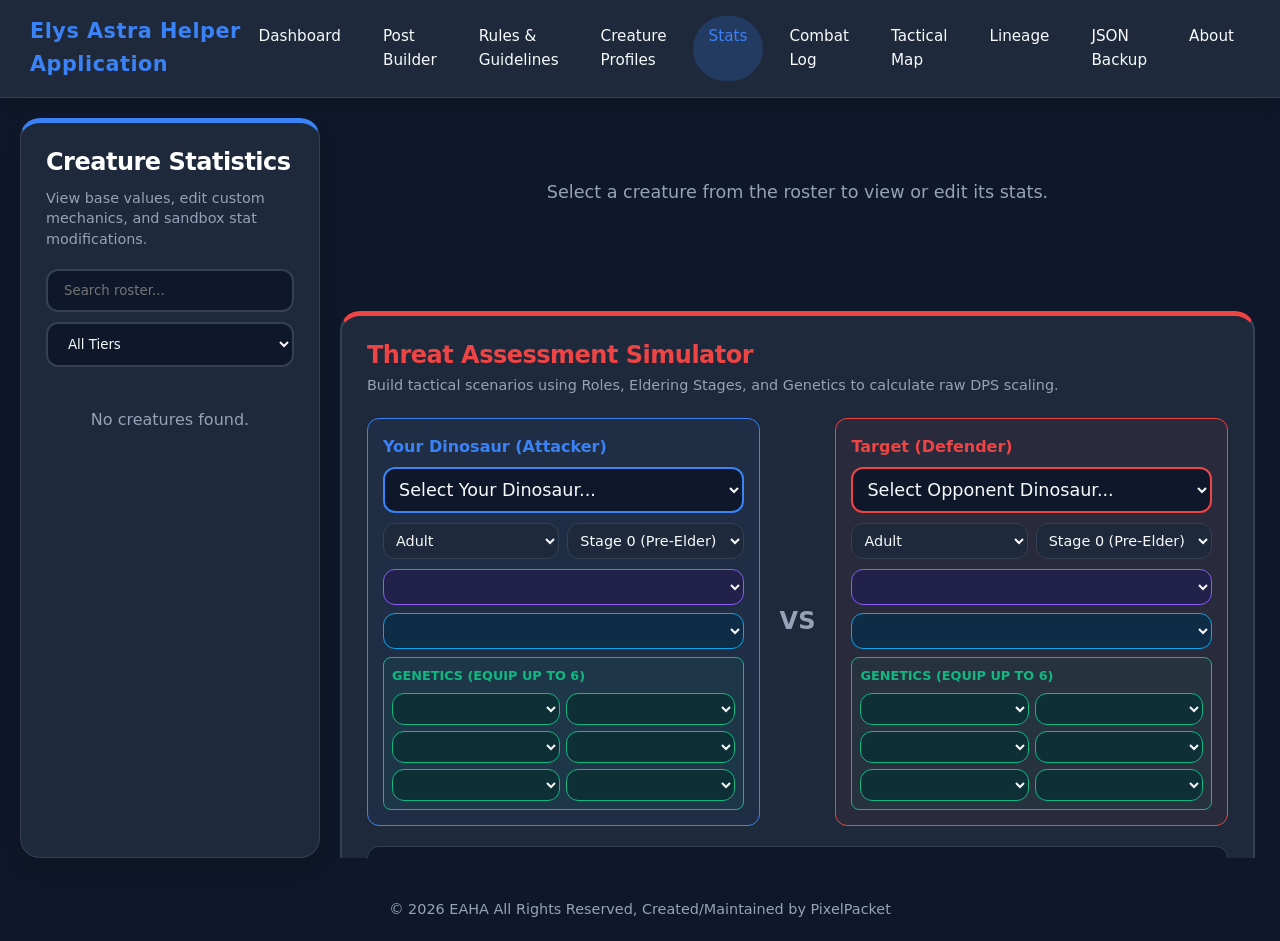
==== about.html @ 6caceb33 "Update about.html" ====
<!DOCTYPE html>
<html lang="en">
<head>
  <meta charset="UTF-8">
  <title>EAHA | Statistics & Threat Assessment</title>
  <meta name="viewport" content="width=device-width, initial-scale=1">
  <link rel="icon" type="image/svg+xml" href="favicon.svg">
  <link rel="stylesheet" href="style.css">
</head>
<body>
<header class="top-nav">
    <div class="nav-header" style="display: flex; justify-content: space-between; align-items: center; width: 100%;">
      <div class="brand">Elys Astra Helper Application</div>
      <button class="mobile-menu-btn" onclick="document.querySelector('.nav-links').classList.toggle('active')">☰</button>
    </div>
    <nav class="nav-links">
      <a class="nav-btn" href="index.html">Dashboard</a>
      <a class="nav-btn" href="apps.html">Post Builder</a>
      <a class="nav-btn" href="work.html">Rules &amp; Guidelines</a>
      <a class="nav-btn" href="docs.html">Creature Profiles</a>
      <a class="nav-btn active" href="about.html">Stats</a>
      <a class="nav-btn" href="combat.html">Combat Log</a>
      <a class="nav-btn" href="map.html">Tactical Map</a>
      <a class="nav-btn" href="lineage.html">Lineage</a>
      <a class="nav-btn" href="settings.html">JSON Backup</a>
      <a class="nav-btn" href="guide.html">About</a>
    </nav>
  </header>

  <main class="page builder-workspace">
    
    <aside class="preset-sidebar card" style="border-top: 5px solid var(--primary);">
      <h2 style="font-size: 1.5em;">Creature Statistics</h2>
      <p class="muted" style="margin-bottom: 20px; font-size: 0.9em; line-height: 1.4;">View base values, edit custom mechanics, and sandbox stat modifications.</p>
      
      <div style="display: flex; flex-direction: column; gap: 10px; margin-bottom: 20px;">
        <input type="text" id="statSearch" placeholder="Search roster...">
        <select id="statTierFilter" class="full-width" style="cursor: pointer;">
          <option value="all">All Tiers</option>
        </select>
      </div>
      
      <div class="preset-list" id="statCreatureList" style="display: flex; flex-direction: column; gap: 8px;">
        </div>
    </aside>

    <section class="editor-pane scrollable" style="flex: 2;">
      
      <div id="statPlaceholder" style="text-align: center; padding: 60px 20px; color: var(--muted); font-size: 1.1em; font-weight: 500;">
        Select a creature from the roster to view or edit its stats.
      </div>

      <div id="statContent" class="is-hidden">
        
        <div style="display: flex; gap: 20px; align-items: center; margin-bottom: 20px; padding-bottom: 20px; border-bottom: 2px solid var(--border);">
          <img id="statCreatureImage" src="" alt="Profile" style="width: 80px; height: 80px; border-radius: 12px; object-fit: cover; border: 2px solid var(--primary); display: none;">
          <div style="flex: 1;">
            <div style="display: flex; justify-content: space-between; align-items: flex-start;">
              <h2 id="statCreatureName" style="margin: 0 0 10px 0; font-size: 2em; color: var(--text);">Name</h2>
              <div class="mode-toggle">
                <button class="btn active" data-mode="view">View Stats</button>
                <button class="btn-ghost" data-mode="edit">Edit Variables</button>
              </div>
            </div>
            <div style="display: flex; gap: 10px;">
              <span id="statCreatureTier" style="background: var(--bg-alt); padding: 5px 12px; border-radius: 50px; font-size: 0.85em; font-weight: 600;">Tier</span>
              <span id="statCreatureGroup" style="background: var(--bg-alt); padding: 5px 12px; border-radius: 50px; font-size: 0.85em; font-weight: 600;">Group</span>
            </div>
          </div>
        </div>

        <div id="statView">
          <h3 style="color: var(--primary); margin-bottom: 15px;">Base Mechanics</h3>
          <div id="baseStatsGrid" style="display: grid; grid-template-columns: repeat(auto-fill, minmax(150px, 1fr)); gap: 15px; margin-bottom: 30px;">
            </div>

          <div id="customStatsWrapper" class="is-hidden">
            <h3 style="color: var(--primary); margin-bottom: 15px;">Custom Server Variables</h3>
            <div id="customStatsGrid" style="display: grid; grid-template-columns: repeat(auto-fill, minmax(180px, 1fr)); gap: 15px; margin-bottom: 30px;">
              </div>
          </div>
        </div>

        <div id="statEdit" class="is-hidden">
          <h3 style="color: var(--primary); margin-bottom: 15px;">Edit Base Mechanics (5-Stage Arrays)</h3>
          <p class="muted" style="margin-bottom: 15px; font-size: 0.85em;">Separate growth stages with commas (e.g., 100, 200, 300, 400, 500).</p>
          <div class="form-grid" style="grid-template-columns: 1fr 1fr 1fr; margin-bottom: 30px;">
            <label class="field"><span>Health</span><input type="text" id="editStatHealth"></label>
            <label class="field"><span>Combat Weight</span><input type="text" id="editStatWeight"></label>
            <label class="field"><span>Armor</span><input type="text" id="editStatArmor"></label>
            <label class="field"><span>Carry Capacity</span><input type="text" id="editStatCarry"></label>
            <label class="field"><span>Stamina</span><input type="text" id="editStatStamina"></label>
            <label class="field"><span>Speed</span><input type="text" id="editStatSpeed"></label>
          </div>

          <div style="display: flex; justify-content: space-between; align-items: center; border-bottom: 1px solid var(--border); padding-bottom: 10px; margin-bottom: 15px;">
            <h3 style="color: var(--primary); margin: 0;">Edit Custom Variables</h3>
            <button class="btn btn-sm" id="addEditCustomStatBtn">+ Add Custom Stat</button>
          </div>
          <div id="editCustomStatsContainer" style="margin-bottom: 25px;">
             </div>

          <button class="btn full-width" id="saveStatsBtn" style="padding: 15px; font-size: 1.1em;">Save Stat Changes</button>
        </div>

        <div class="card" style="margin-top: 30px; border-top: 5px solid var(--info); box-shadow: none; border-left: 1px solid var(--border); border-right: 1px solid var(--border); border-bottom: 1px solid var(--border);">
          <h3 style="color: var(--info); margin-bottom: 10px;">Sandbox Stat Calculator</h3>
          <p class="muted" style="margin-bottom: 20px; font-size: 0.9em;">Safely test percentage buffs or debuffs across all 5 growth stages without permanently altering the database.</p>
          
          <div style="display: flex; gap: 15px; align-items: center; flex-wrap: wrap; margin-bottom: 20px;">
            <select id="calcTargetStat" style="flex: 1; min-width: 150px; cursor: pointer; font-weight: bold;">
              <option value="health">Health</option>
              <option value="combatWeight">Combat Weight</option>
              <option value="armor">Armor</option>
              <option value="stamina">Stamina</option>
              <option value="speed">Speed</option>
            </select>
            
            <div style="display: flex; align-items: center; gap: 10px;">
              <span style="font-size: 1.2em; font-weight: bold;">±</span>
              <input type="number" id="calcModifier" placeholder="%" style="width: 100px; text-align: center; font-weight: bold;">
              <span style="font-weight: bold; color: var(--muted);">%</span>
            </div>
            
            <button class="btn" id="applyCalcBtn" style="background: var(--info); border-color: var(--info);">Calculate</button>
            <button class="btn btn-ghost" id="resetCalcBtn">Reset</button>
          </div>

          <div style="background: var(--bg-alt); padding: 20px; border-radius: 12px; border: 1px solid var(--border); display: flex; justify-content: space-between; align-items: center;">
            <div style="display: flex; flex-direction: column;">
              <strong style="color: var(--muted); font-size: 0.85em; text-transform: uppercase;">Modified Matrix Result</strong>
              <span id="calcFormulaDisplay" class="muted" style="font-size: 0.9em; margin-top: 4px;">Select a stat and apply a percentage modifier.</span>
            </div>
            <div id="calcResultDisplay" style="font-size: 2em; font-weight: 900; color: var(--text);">---</div>
          </div>
        </div>

      </div>

      <div class="card" style="border-top: 5px solid var(--danger); box-shadow: none; border-left: 2px solid var(--border); border-right: 2px solid var(--border); border-bottom: 2px solid var(--border); margin-top: 25px;">
        <h2 style="color: var(--danger); margin-bottom: 5px;">Threat Assessment Simulator</h2>
        <p class="muted" style="margin-bottom: 20px; font-size: 0.9em;">Build tactical scenarios using Roles, Eldering Stages, and Genetics to calculate raw DPS scaling.</p>
        
        <div style="display: flex; gap: 20px; margin-bottom: 20px; flex-wrap: wrap;">
          
          <div style="flex: 1; min-width: 250px; background: color-mix(in srgb, var(--primary) 5%, transparent); padding: 15px; border-radius: 12px; border: 1px solid var(--primary);">
            <label style="display: block; font-weight: bold; margin-bottom: 8px; color: var(--primary);">Your Dinosaur (Attacker)</label>
            <select id="fighterASelect" class="full-width" style="font-size: 1.1em; cursor: pointer; padding: 10px; border: 2px solid var(--primary); margin-bottom: 10px;"></select>
            
            <div style="display: grid; grid-template-columns: 1fr 1fr; gap: 8px; margin-bottom: 10px;">
              <select id="fighterAStage" style="font-size: 0.9em; cursor: pointer; padding: 8px; border: 1px solid var(--border); background: var(--bg-alt);">
                <option value="4" selected>Adult</option>
                <option value="3">Sub-Adult</option>
                <option value="2">Adolescent</option>
                <option value="1">Baby</option>
                <option value="0">Hatchling</option>
              </select>
              <select id="fighterAElder" style="font-size: 0.9em; cursor: pointer; padding: 8px; border: 1px solid var(--border); background: var(--bg-alt);">
                <option value="0" selected>Stage 0 (Pre-Elder)</option>
                <option value="1">Stage 1 (Young Elder)</option>
                <option value="2">Stage 2 (Inexp. Elder)</option>
                <option value="3">Stage 3 (Exp. Elder)</option>
                <option value="4">Stage 4 (Withering)</option>
              </select>
            </div>

            <div style="display: flex; flex-direction: column; gap: 8px;">
              <select id="fighterARole" style="font-size: 0.9em; cursor: pointer; padding: 8px; background: color-mix(in srgb, var(--accent) 15%, var(--bg)); border: 1px solid var(--accent); color: var(--text);"></select>
              <select id="fighterAMutation" style="font-size: 0.9em; cursor: pointer; padding: 8px; background: color-mix(in srgb, var(--info) 15%, var(--bg)); border: 1px solid var(--info); color: var(--text);"></select>
              
              <div style="border: 1px solid var(--success); border-radius: 8px; padding: 8px; background: color-mix(in srgb, var(--success) 5%, transparent);">
                <label style="display: block; font-size: 0.8em; color: var(--success); margin-bottom: 6px; font-weight: bold; text-transform: uppercase;">Genetics (Equip up to 6)</label>
                <div style="display: grid; grid-template-columns: 1fr 1fr; gap: 6px;">
                  <select class="fighterAGeneticSelect" style="font-size: 0.85em; cursor: pointer; padding: 6px; background: color-mix(in srgb, var(--success) 15%, var(--bg)); border: 1px solid var(--success); color: var(--text);"></select>
                  <select class="fighterAGeneticSelect" style="font-size: 0.85em; cursor: pointer; padding: 6px; background: color-mix(in srgb, var(--success) 15%, var(--bg)); border: 1px solid var(--success); color: var(--text);"></select>
                  <select class="fighterAGeneticSelect" style="font-size: 0.85em; cursor: pointer; padding: 6px; background: color-mix(in srgb, var(--success) 15%, var(--bg)); border: 1px solid var(--success); color: var(--text);"></select>
                  <select class="fighterAGeneticSelect" style="font-size: 0.85em; cursor: pointer; padding: 6px; background: color-mix(in srgb, var(--success) 15%, var(--bg)); border: 1px solid var(--success); color: var(--text);"></select>
                  <select class="fighterAGeneticSelect" style="font-size: 0.85em; cursor: pointer; padding: 6px; background: color-mix(in srgb, var(--success) 15%, var(--bg)); border: 1px solid var(--success); color: var(--text);"></select>
                  <select class="fighterAGeneticSelect" style="font-size: 0.85em; cursor: pointer; padding: 6px; background: color-mix(in srgb, var(--success) 15%, var(--bg)); border: 1px solid var(--success); color: var(--text);"></select>
                </div>
              </div>
            </div>
          </div>
          
          <div style="display: flex; align-items: center; justify-content: center; font-size: 1.5em; font-weight: 800; color: var(--muted); padding: 20px 0;">
            VS
          </div>

          <div style="flex: 1; min-width: 250px; background: color-mix(in srgb, var(--danger) 5%, transparent); padding: 15px; border-radius: 12px; border: 1px solid var(--danger);">
            <label style="display: block; font-weight: bold; margin-bottom: 8px; color: var(--danger);">Target (Defender)</label>
            <select id="fighterBSelect" class="full-width" style="font-size: 1.1em; cursor: pointer; padding: 10px; border: 2px solid var(--danger); margin-bottom: 10px;"></select>
            
            <div style="display: grid; grid-template-columns: 1fr 1fr; gap: 8px; margin-bottom: 10px;">
              <select id="fighterBStage" style="font-size: 0.9em; cursor: pointer; padding: 8px; border: 1px solid var(--border); background: var(--bg-alt);">
                <option value="4" selected>Adult</option>
                <option value="3">Sub-Adult</option>
                <option value="2">Adolescent</option>
                <option value="1">Baby</option>
                <option value="0">Hatchling</option>
              </select>
              <select id="fighterBElder" style="font-size: 0.9em; cursor: pointer; padding: 8px; border: 1px solid var(--border); background: var(--bg-alt);">
                <option value="0" selected>Stage 0 (Pre-Elder)</option>
                <option value="1">Stage 1 (Young Elder)</option>
                <option value="2">Stage 2 (Inexp. Elder)</option>
                <option value="3">Stage 3 (Exp. Elder)</option>
                <option value="4">Stage 4 (Withering)</option>
              </select>
            </div>

            <div style="display: flex; flex-direction: column; gap: 8px;">
              <select id="fighterBRole" style="font-size: 0.9em; cursor: pointer; padding: 8px; background: color-mix(in srgb, var(--accent) 15%, var(--bg)); border: 1px solid var(--accent); color: var(--text);"></select>
              <select id="fighterBMutation" style="font-size: 0.9em; cursor: pointer; padding: 8px; background: color-mix(in srgb, var(--info) 15%, var(--bg)); border: 1px solid var(--info); color: var(--text);"></select>
              
              <div style="border: 1px solid var(--success); border-radius: 8px; padding: 8px; background: color-mix(in srgb, var(--success) 5%, transparent);">
                <label style="display: block; font-size: 0.8em; color: var(--success); margin-bottom: 6px; font-weight: bold; text-transform: uppercase;">Genetics (Equip up to 6)</label>
                <div style="display: grid; grid-template-columns: 1fr 1fr; gap: 6px;">
                  <select class="fighterBGeneticSelect" style="font-size: 0.85em; cursor: pointer; padding: 6px; background: color-mix(in srgb, var(--success) 15%, var(--bg)); border: 1px solid var(--success); color: var(--text);"></select>
                  <select class="fighterBGeneticSelect" style="font-size: 0.85em; cursor: pointer; padding: 6px; background: color-mix(in srgb, var(--success) 15%, var(--bg)); border: 1px solid var(--success); color: var(--text);"></select>
                  <select class="fighterBGeneticSelect" style="font-size: 0.85em; cursor: pointer; padding: 6px; background: color-mix(in srgb, var(--success) 15%, var(--bg)); border: 1px solid var(--success); color: var(--text);"></select>
                  <select class="fighterBGeneticSelect" style="font-size: 0.85em; cursor: pointer; padding: 6px; background: color-mix(in srgb, var(--success) 15%, var(--bg)); border: 1px solid var(--success); color: var(--text);"></select>
                  <select class="fighterBGeneticSelect" style="font-size: 0.85em; cursor: pointer; padding: 6px; background: color-mix(in srgb, var(--success) 15%, var(--bg)); border: 1px solid var(--success); color: var(--text);"></select>
                  <select class="fighterBGeneticSelect" style="font-size: 0.85em; cursor: pointer; padding: 6px; background: color-mix(in srgb, var(--success) 15%, var(--bg)); border: 1px solid var(--success); color: var(--text);"></select>
                </div>
              </div>
            </div>
          </div>
        </div>

        <div id="advantageBanner" style="background: var(--bg); padding: 15px 20px; border-radius: 12px; border: 1px solid var(--border); margin-bottom: 20px; font-size: 1.1em; text-align: center;">
          <span class="muted">Awaiting combatants...</span>
        </div>

        <div style="display: grid; grid-template-columns: repeat(auto-fit, minmax(250px, 1fr)); gap: 20px; margin-bottom: 20px;">
          <div id="simOutputA" class="stat-card" style="background: color-mix(in srgb, var(--primary) 10%, var(--bg)); border: 1px solid var(--primary); text-align: left;">
            </div>
          
          <div id="simOutputB" class="stat-card" style="background: color-mix(in srgb, var(--danger) 10%, var(--bg)); border: 1px solid var(--danger); text-align: left;">
             </div>
        </div>

        <div style="display: flex; flex-direction: column; gap: 10px; background: var(--bg-alt); padding: 15px; border-radius: 12px; border: 1px solid var(--border); font-size: 0.95em; font-weight: 600;">
          <div id="speedComparison"></div>
          <div id="staminaComparison"></div>
        </div>

      </div>

    </section>
  </main>

  <footer style="text-align: center; padding: 20px; color: var(--muted); font-size: 0.9em;">© 2026 EAHA All Rights Reserved, Created/Maintained by PixelPacket</footer>
  <div id="toast" class="toast" role="status" aria-live="polite"></div>
  
  <script src="data-store.js"></script>
  <script src="stats.js"></script>
</body>
  <script type="module">
    import { auth } from './data-store.js';
    import { onAuthStateChanged } from "https://www.gstatic.com/firebasejs/10.8.0/firebase-auth.js";
    
    // The Security Guard
    onAuthStateChanged(auth, (user) => {
      if (!user) {
        window.location.replace("login.html");
      }
    });
  </script>
</html>
---- style.css ----
/* style.css */

:root {
  /* Modern Slate & Vibrant Blue Palette */
  --bg: #0f172a;           
  --bg-alt: #1e293b;       
  --primary: #3b82f6;      
  --primary-hover: #2563eb;
  --accent: #8b5cf6;       /* Discord-esque purple accent */
  --text: #f8fafc;         
  --muted: #94a3b8;        
  --border: #334155;       
  --danger: #ef4444;       
  --success: #10b981;      
  --info: #0ea5e9;         
  --font-base: "Inter", system-ui, -apple-system, sans-serif;
}

* { box-sizing: border-box; margin: 0; padding: 0; }

body {
  font-family: var(--font-base);
  background-color: var(--bg);
  color: var(--text);
  line-height: 1.6;
}

/* --- Typography --- */
h1, h2, h3 { color: #ffffff; font-weight: 700; line-height: 1.2; margin-bottom: 0.5em; letter-spacing: -0.5px; }
a { color: var(--primary); text-decoration: none; transition: color 0.2s; }
a:hover { color: var(--primary-hover); }
.muted { color: var(--muted); }
.hidden, .is-hidden { display: none !important; }
.full-width { width: 100%; }

/* --- Navigation --- */
.top-nav {
  display: flex; justify-content: space-between; align-items: center;
  padding: 15px 30px; background-color: var(--bg-alt);
  border-bottom: 1px solid var(--border); box-shadow: 0 4px 15px rgba(0,0,0,0.2);
}
.brand { font-size: 1.3rem; font-weight: 800; color: var(--primary); letter-spacing: 0.5px; }
.mobile-menu-btn { display: none; background: transparent; border: none; color: var(--text); font-size: 1.8rem; cursor: pointer; padding: 0 10px; }
.nav-links { display: flex; gap: 10px; }
.nav-btn {
  color: var(--text); padding: 8px 16px; border-radius: 50px; font-size: 0.95rem;
  font-weight: 500; transition: all 0.2s ease;
}
.nav-btn:hover, .nav-btn.active { 
  background-color: color-mix(in srgb, var(--primary) 20%, transparent); 
  color: var(--primary); 
}

/* --- Layouts --- */
.page { max-width: 1400px; margin: 0 auto; padding: 30px 20px; }
.builder-workspace {
  display: flex; gap: 20px; align-items: flex-start;
  height: calc(100vh - 120px); padding: 20px; margin: 0 auto; max-width: 1600px;
}
.preset-sidebar { flex: 0 0 300px; display: flex; flex-direction: column; height: 100%; overflow-y: auto; }
.editor-pane, .preview-pane { flex: 1; height: 100%; overflow-y: auto; display: flex; flex-direction: column; gap: 20px; padding-right: 5px; }

.scrollable::-webkit-scrollbar { width: 8px; }
.scrollable::-webkit-scrollbar-track { background: transparent; }
.scrollable::-webkit-scrollbar-thumb { background: var(--border); border-radius: 50px; }
.scrollable::-webkit-scrollbar-thumb:hover { background: var(--primary); }

/* --- Bubly Components --- */
.card {
  background-color: var(--bg-alt); border: 1px solid var(--border);
  border-radius: 20px; padding: 25px; margin-bottom: 20px;
  box-shadow: 0 10px 25px -5px rgba(0,0,0,0.2);
}
.card-header { display: flex; justify-content: space-between; align-items: center; margin-bottom: 15px; }

.btn {
  background-color: var(--primary); color: #fff; border: none;
  padding: 12px 24px; border-radius: 50px; cursor: pointer; font-weight: 600;
  transition: all 0.2s cubic-bezier(0.4, 0, 0.2, 1); 
  display: inline-block; text-align: center; box-shadow: 0 4px 10px rgba(59, 130, 246, 0.3);
}
.btn:hover { background-color: var(--primary-hover); transform: translateY(-2px); box-shadow: 0 6px 15px rgba(59, 130, 246, 0.4); }
.btn:disabled { opacity: 0.5; cursor: not-allowed; transform: none; box-shadow: none; }
.btn-ghost { background-color: transparent; color: var(--text); border: 2px solid var(--border); box-shadow: none; }
.btn-ghost:hover { background-color: var(--border); color: #fff; box-shadow: none; }
.btn-sm { padding: 8px 16px; font-size: 0.85rem; }

/* Forms & Inputs */
.form-grid { display: grid; gap: 15px; }
.field { display: flex; flex-direction: column; gap: 6px; }
.field span { font-size: 0.85rem; color: var(--muted); font-weight: 600; text-transform: uppercase; letter-spacing: 0.5px; }
input[type="text"], input[type="number"], select, textarea {
  width: 100%; padding: 12px 16px; background-color: var(--bg); border: 2px solid var(--border);
  color: var(--text); border-radius: 12px; font-family: inherit; transition: border-color 0.2s, box-shadow 0.2s;
}
input:focus, select:focus, textarea:focus { 
  outline: none; border-color: var(--primary); box-shadow: 0 0 0 3px rgba(59, 130, 246, 0.2); 
}
textarea { resize: vertical; min-height: 80px; }

/* Toggles & Checkboxes */
.toggle { display: flex; align-items: center; gap: 10px; cursor: pointer; user-select: none; font-weight: 500; }
.toggle input[type="checkbox"] { width: 20px; height: 20px; accent-color: var(--primary); cursor: pointer; }

/* Bold Quick Command Chips */
.chip-group { display: flex; flex-wrap: wrap; gap: 10px; margin-top: 10px; }
.chip { 
  background: var(--bg-alt); border: 2px solid var(--primary); 
  padding: 8px 16px; border-radius: 50px; cursor: pointer; 
  transition: all 0.2s; color: var(--text); font-weight: 600;
  box-shadow: 0 4px 6px rgba(0,0,0,0.1);
}
.chip:hover { 
  background: var(--primary); color: #fff; transform: translateY(-2px); 
  box-shadow: 0 6px 12px rgba(59, 130, 246, 0.3);
}

/* Preview Window */
.preview { 
  background: var(--bg); padding: 20px; border-radius: 12px; 
  border: 1px solid var(--border); white-space: pre-wrap; 
  font-family: "Courier New", Courier, monospace; min-height: 200px;
  color: #e2e8f0; font-size: 0.95em;
}

/* Stat Cards & Ranges */
.stat-card { 
  background: var(--bg); padding: 15px; border-radius: 16px; 
  border: 1px solid var(--border); text-align: center; 
}
input[type=range] {
  -webkit-appearance: none; width: 100%; background: transparent;
}
input[type=range]::-webkit-slider-thumb {
  -webkit-appearance: none; height: 20px; width: 20px; border-radius: 50%;
  background: var(--primary); cursor: pointer; margin-top: -6px;
  box-shadow: 0 2px 6px rgba(0,0,0,0.4);
}
input[type=range]::-webkit-slider-runnable-track {
  width: 100%; height: 8px; cursor: pointer; background: var(--border); border-radius: 50px;
}

/* Drag Handles */
.drag-item { position: relative; }
.drag-handle { cursor: grab; background: var(--bg); border-bottom: 1px solid var(--border); border-radius: 16px 16px 0 0; padding: 12px 20px; display: flex; justify-content: space-between; align-items: center; }
.drag-handle:active { cursor: grabbing; }

/* Toasts */
.toast { visibility: hidden; min-width: 250px; background-color: var(--primary); color: #fff; text-align: center; border-radius: 50px; padding: 16px 24px; position: fixed; z-index: 1000; left: 50%; bottom: 30px; transform: translateX(-50%); font-weight: bold; opacity: 0; transition: opacity 0.3s, bottom 0.3s; box-shadow: 0 10px 25px rgba(0,0,0,0.5); }
.toast.show { visibility: visible; opacity: 1; bottom: 50px; }

/* === EAHA MOBILE OPTIMIZATION PROTOCOL === */
@media (max-width: 768px) {
  /* 1. Mobile Dropdown Navigation */
  .top-nav { flex-direction: column; padding: 15px; align-items: stretch; }
  .mobile-menu-btn { display: block; }
  .nav-links { display: none; flex-direction: column; width: 100%; margin-top: 15px; gap: 5px; }
  .nav-links.active { display: flex; animation: fadeIn 0.2s ease-in-out; }
  .nav-btn { width: 100%; text-align: left; padding: 12px 15px; background: var(--bg); border-radius: 8px; border: 1px solid var(--border); }
  
  /* 2. Global Viewport Clamps (Fixes Creature & Map Overflow) */
  body, html { max-width: 100vw; overflow-x: hidden; }
  .dashboard-grid, .form-grid, .preset-sidebar { grid-template-columns: 1fr !important; width: 100%; }
  .hero { flex-direction: column; text-align: center; }
  .hero > div { width: 100%; text-align: center !important; align-items: center !important; }
  .editor-pane, .preview-pane, .card { max-width: 100vw; overflow-x: hidden; }

  /* 3. Touch-Target Padding & Typography */
  .card { padding: 15px; }
  h1 { font-size: 1.8em !important; }
  .kd-display { font-size: 2.5em; }
  .btn, .toolbar-btn { padding: 12px 16px; }

  /* 4. Fix Vitals & Upkeep Container Wrapping */
  .vitals-container { flex-wrap: wrap; justify-content: center; }
  .vitals-container > span { margin-left: 0 !important; width: 100%; text-align: center; margin-top: 15px; font-size: 1.8em !important; }

  /* 5. Fix Wanky Scrolling & Float Overlaps */
  .builder-workspace { flex-direction: column; height: auto !important; padding: 10px !important; overflow: hidden !important; }
  .preset-sidebar, .editor-pane, .preview-pane { height: auto !important; overflow-y: visible !important; }
  .preset-list { max-height: 250px; overflow-y: auto; border: 1px solid var(--border); border-radius: 8px; padding: 5px; }
  
  /* Un-float the System Manual on the Guide/About page */
  #system-manual, .floating-manual, .guide-sidebar { 
      position: relative !important; 
      width: 100% !important; 
      max-width: 100% !important; 
      height: auto !important; 
      float: none !important; 
      display: block; 
      margin-bottom: 20px; 
      z-index: 1; 
  }

  /* 6. Map Container Fixes */
  .map-window, #mapContainer { 
      width: 100% !important; 
      max-width: 100vw !important; 
      height: 60vh; 
      max-height: 500px; 
      aspect-ratio: auto; 
      overflow: hidden; 
  }
}
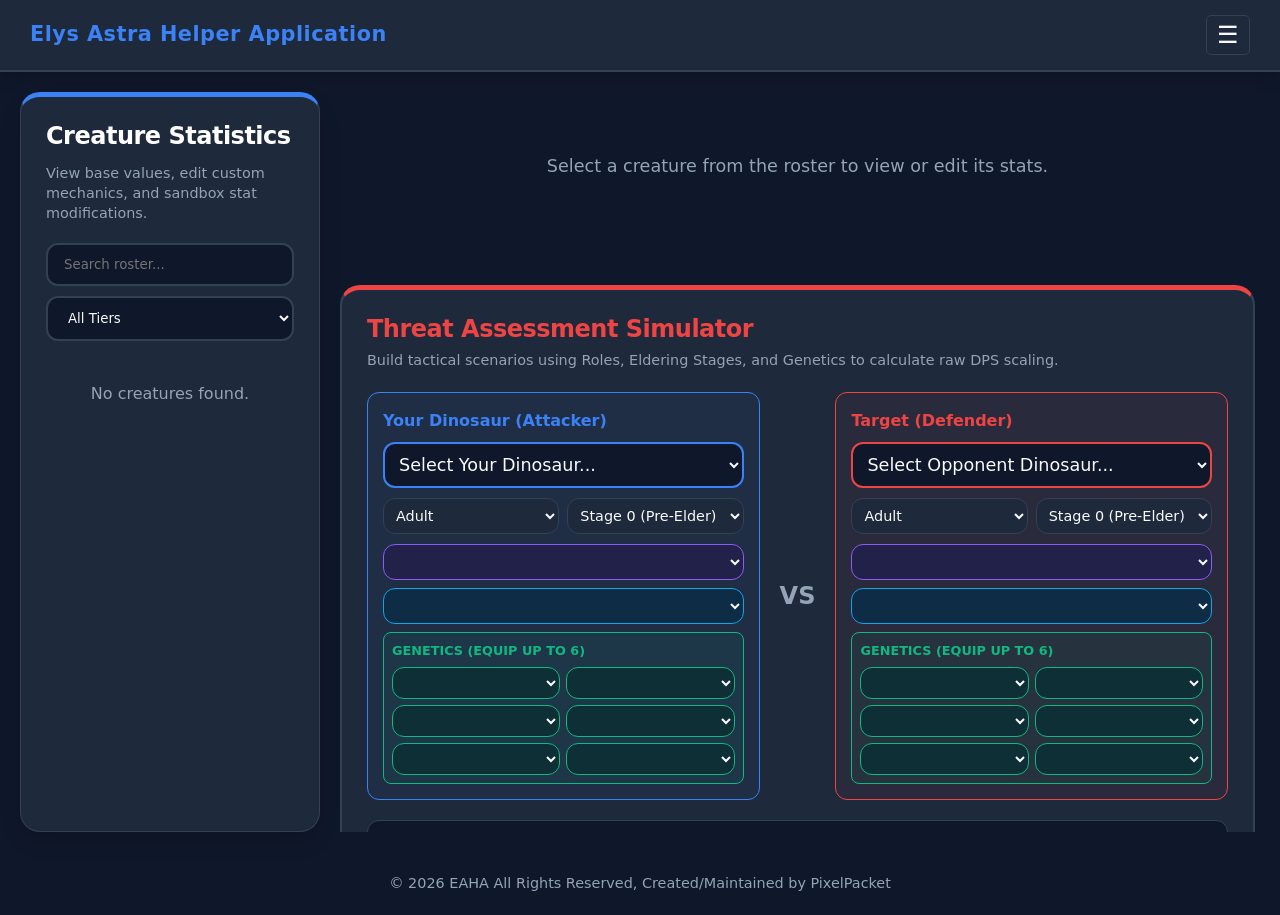
==== commit 68ab3b6d: "Update about.html" ====
--- a/about.html
+++ b/about.html
@@ -9,7 +9,7 @@
 </head>
 <body>
 <header class="top-nav">
-    <div class="nav-header" style="display: flex; justify-content: space-between; align-items: center; width: 100%;">
+    <div class="nav-header">
       <div class="brand">Elys Astra Helper Application</div>
       <button class="mobile-menu-btn" onclick="document.querySelector('.nav-links').classList.toggle('active')">☰</button>
     </div>
@@ -18,12 +18,12 @@
       <a class="nav-btn" href="apps.html">Post Builder</a>
       <a class="nav-btn" href="work.html">Rules &amp; Guidelines</a>
       <a class="nav-btn" href="docs.html">Creature Profiles</a>
-      <a class="nav-btn active" href="about.html">Stats</a>
+      <a class="nav-btn" href="about.html">Stats</a>
       <a class="nav-btn" href="combat.html">Combat Log</a>
       <a class="nav-btn" href="map.html">Tactical Map</a>
       <a class="nav-btn" href="lineage.html">Lineage</a>
-      <a class="nav-btn" href="settings.html">JSON Backup</a>
-      <a class="nav-btn" href="guide.html">About</a>
+      <a class="nav-btn active" href="settings.html">Settings</a>
+      <a class="nav-btn" href="guide.html">System Manual</a>
     </nav>
   </header>
 
--- a/style.css
+++ b/style.css
@@ -33,22 +33,61 @@
 .hidden, .is-hidden { display: none !important; }
 .full-width { width: 100%; }
 
-/* --- Navigation --- */
+/* === UNIVERSAL NAVIGATION (DROPDOWN MODE FOR ALL SCREENS) === */
 .top-nav {
-  display: flex; justify-content: space-between; align-items: center;
-  padding: 15px 30px; background-color: var(--bg-alt);
-  border-bottom: 1px solid var(--border); box-shadow: 0 4px 15px rgba(0,0,0,0.2);
+  display: flex;
+  flex-direction: column;
+  padding: 15px 30px;
+  align-items: stretch;
+  background-color: var(--bg-alt);
+  border-bottom: 2px solid var(--border);
+  box-shadow: 0 4px 15px rgba(0,0,0,0.2);
+}
+.nav-header {
+  display: flex;
+  justify-content: space-between;
+  align-items: center;
+  width: 100%;
 }
 .brand { font-size: 1.3rem; font-weight: 800; color: var(--primary); letter-spacing: 0.5px; }
-.mobile-menu-btn { display: none; background: transparent; border: none; color: var(--text); font-size: 1.8rem; cursor: pointer; padding: 0 10px; }
-.nav-links { display: flex; gap: 10px; }
+.mobile-menu-btn {
+  display: block; 
+  background: none;
+  border: 1px solid var(--border);
+  color: var(--text);
+  font-size: 1.5em;
+  cursor: pointer;
+  padding: 5px 10px;
+  border-radius: 5px;
+}
+.mobile-menu-btn:hover { background: var(--primary); color: white; }
+.nav-links {
+  display: none; 
+  flex-direction: column;
+  width: 100%;
+  margin-top: 15px;
+  gap: 5px;
+}
+.nav-links.active {
+  display: flex;
+  animation: fadeIn 0.2s ease-in-out;
+}
 .nav-btn {
-  color: var(--text); padding: 8px 16px; border-radius: 50px; font-size: 0.95rem;
-  font-weight: 500; transition: all 0.2s ease;
-}
-.nav-btn:hover, .nav-btn.active { 
-  background-color: color-mix(in srgb, var(--primary) 20%, transparent); 
-  color: var(--primary); 
+  width: 100%;
+  text-align: left;
+  padding: 12px 15px;
+  background: var(--bg);
+  border-radius: 8px;
+  border: 1px solid var(--border);
+  color: var(--text); 
+  font-size: 0.95rem;
+  font-weight: 500; 
+  transition: all 0.2s ease;
+}
+.nav-btn:hover, .nav-btn.active {
+  background: var(--primary);
+  color: white;
+  border-color: var(--primary);
 }
 
 /* --- Layouts --- */
@@ -149,38 +188,55 @@
 .toast { visibility: hidden; min-width: 250px; background-color: var(--primary); color: #fff; text-align: center; border-radius: 50px; padding: 16px 24px; position: fixed; z-index: 1000; left: 50%; bottom: 30px; transform: translateX(-50%); font-weight: bold; opacity: 0; transition: opacity 0.3s, bottom 0.3s; box-shadow: 0 10px 25px rgba(0,0,0,0.5); }
 .toast.show { visibility: visible; opacity: 1; bottom: 50px; }
 
+/* === MOBILE OVERFLOW & RENDERING FIXES === */
+.creature-card, .creature-content, .stat-panel, .calculator-card {
+    max-width: 100%;
+    box-sizing: border-box;
+    overflow-x: hidden;
+    word-wrap: break-word;
+}
+.creature-header {
+    display: flex;
+    flex-wrap: wrap; 
+    gap: 10px;
+}
+.creature-header h2 {
+    font-size: 1.5em;
+    width: 100%; 
+}
+.creature-stats {
+    display: grid;
+    grid-template-columns: repeat(auto-fit, minmax(120px, 1fr)); 
+    gap: 10px;
+}
+#mapContainer, .map-window {
+    width: 100% !important;
+    max-width: 100vw;
+    height: 60vh;
+    box-sizing: border-box;
+    overflow: hidden;
+}
+
 /* === EAHA MOBILE OPTIMIZATION PROTOCOL === */
 @media (max-width: 768px) {
-  /* 1. Mobile Dropdown Navigation */
-  .top-nav { flex-direction: column; padding: 15px; align-items: stretch; }
-  .mobile-menu-btn { display: block; }
-  .nav-links { display: none; flex-direction: column; width: 100%; margin-top: 15px; gap: 5px; }
-  .nav-links.active { display: flex; animation: fadeIn 0.2s ease-in-out; }
-  .nav-btn { width: 100%; text-align: left; padding: 12px 15px; background: var(--bg); border-radius: 8px; border: 1px solid var(--border); }
-  
-  /* 2. Global Viewport Clamps (Fixes Creature & Map Overflow) */
   body, html { max-width: 100vw; overflow-x: hidden; }
   .dashboard-grid, .form-grid, .preset-sidebar { grid-template-columns: 1fr !important; width: 100%; }
   .hero { flex-direction: column; text-align: center; }
   .hero > div { width: 100%; text-align: center !important; align-items: center !important; }
   .editor-pane, .preview-pane, .card { max-width: 100vw; overflow-x: hidden; }
 
-  /* 3. Touch-Target Padding & Typography */
   .card { padding: 15px; }
   h1 { font-size: 1.8em !important; }
   .kd-display { font-size: 2.5em; }
   .btn, .toolbar-btn { padding: 12px 16px; }
 
-  /* 4. Fix Vitals & Upkeep Container Wrapping */
   .vitals-container { flex-wrap: wrap; justify-content: center; }
   .vitals-container > span { margin-left: 0 !important; width: 100%; text-align: center; margin-top: 15px; font-size: 1.8em !important; }
 
-  /* 5. Fix Wanky Scrolling & Float Overlaps */
   .builder-workspace { flex-direction: column; height: auto !important; padding: 10px !important; overflow: hidden !important; }
   .preset-sidebar, .editor-pane, .preview-pane { height: auto !important; overflow-y: visible !important; }
   .preset-list { max-height: 250px; overflow-y: auto; border: 1px solid var(--border); border-radius: 8px; padding: 5px; }
   
-  /* Un-float the System Manual on the Guide/About page */
   #system-manual, .floating-manual, .guide-sidebar { 
       position: relative !important; 
       width: 100% !important; 
@@ -191,14 +247,4 @@
       margin-bottom: 20px; 
       z-index: 1; 
   }
-
-  /* 6. Map Container Fixes */
-  .map-window, #mapContainer { 
-      width: 100% !important; 
-      max-width: 100vw !important; 
-      height: 60vh; 
-      max-height: 500px; 
-      aspect-ratio: auto; 
-      overflow: hidden; 
-  }
-}
+}
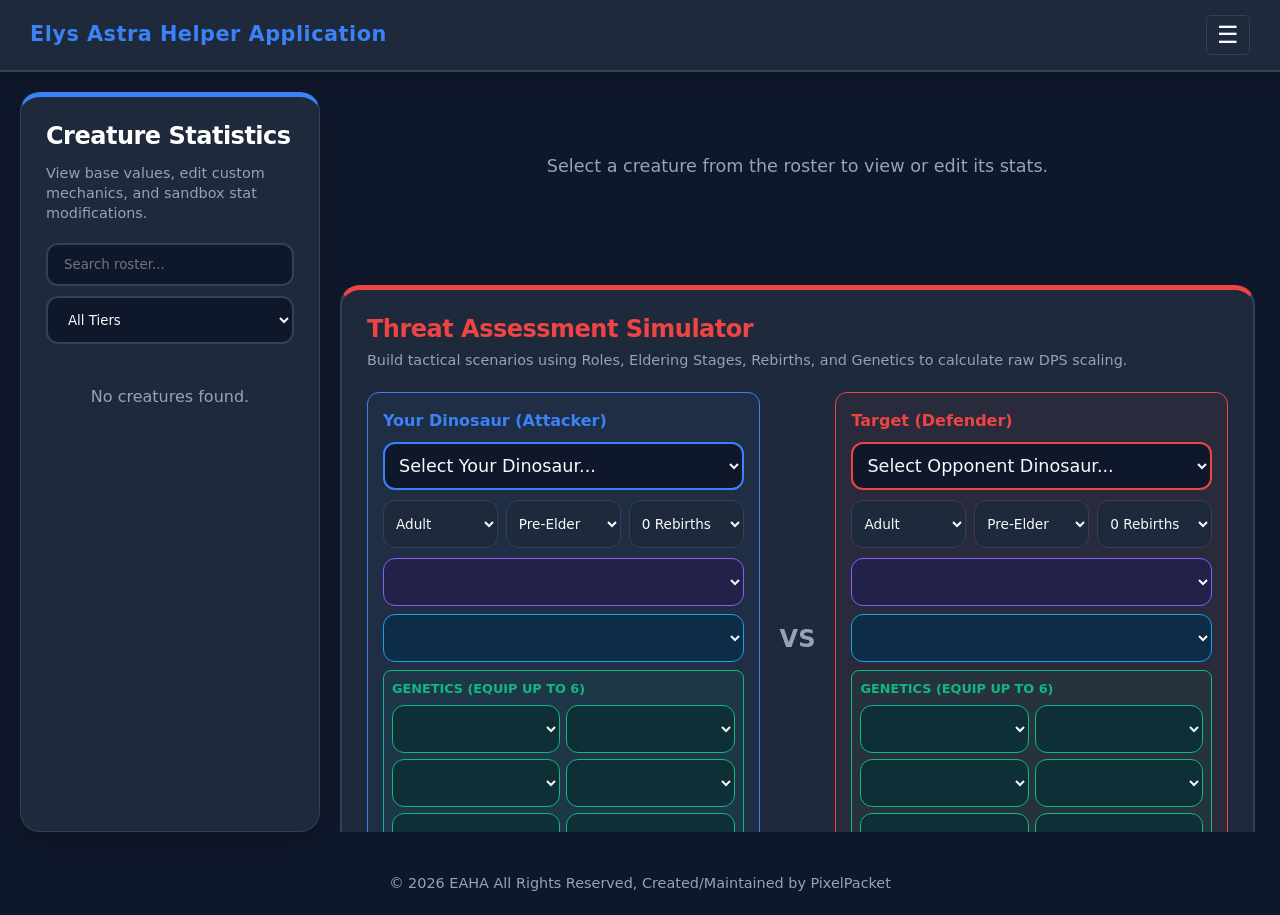
==== commit 8fa76506: "Update about.html" ====
--- a/about.html
+++ b/about.html
@@ -18,11 +18,11 @@
       <a class="nav-btn" href="apps.html">Post Builder</a>
       <a class="nav-btn" href="work.html">Rules &amp; Guidelines</a>
       <a class="nav-btn" href="docs.html">Creature Profiles</a>
-      <a class="nav-btn" href="about.html">Stats</a>
+      <a class="nav-btn active" href="about.html">Stats</a>
       <a class="nav-btn" href="combat.html">Combat Log</a>
       <a class="nav-btn" href="map.html">Tactical Map</a>
       <a class="nav-btn" href="lineage.html">Lineage</a>
-      <a class="nav-btn active" href="settings.html">Settings</a>
+      <a class="nav-btn" href="settings.html">Settings</a>
       <a class="nav-btn" href="guide.html">System Manual</a>
     </nav>
   </header>
@@ -139,7 +139,7 @@
 
       <div class="card" style="border-top: 5px solid var(--danger); box-shadow: none; border-left: 2px solid var(--border); border-right: 2px solid var(--border); border-bottom: 2px solid var(--border); margin-top: 25px;">
         <h2 style="color: var(--danger); margin-bottom: 5px;">Threat Assessment Simulator</h2>
-        <p class="muted" style="margin-bottom: 20px; font-size: 0.9em;">Build tactical scenarios using Roles, Eldering Stages, and Genetics to calculate raw DPS scaling.</p>
+        <p class="muted" style="margin-bottom: 20px; font-size: 0.9em;">Build tactical scenarios using Roles, Eldering Stages, Rebirths, and Genetics to calculate raw DPS scaling.</p>
         
         <div style="display: flex; gap: 20px; margin-bottom: 20px; flex-wrap: wrap;">
           
@@ -147,20 +147,26 @@
             <label style="display: block; font-weight: bold; margin-bottom: 8px; color: var(--primary);">Your Dinosaur (Attacker)</label>
             <select id="fighterASelect" class="full-width" style="font-size: 1.1em; cursor: pointer; padding: 10px; border: 2px solid var(--primary); margin-bottom: 10px;"></select>
             
-            <div style="display: grid; grid-template-columns: 1fr 1fr; gap: 8px; margin-bottom: 10px;">
-              <select id="fighterAStage" style="font-size: 0.9em; cursor: pointer; padding: 8px; border: 1px solid var(--border); background: var(--bg-alt);">
+            <div style="display: grid; grid-template-columns: repeat(3, 1fr); gap: 8px; margin-bottom: 10px;">
+              <select id="fighterAStage" style="font-size: 0.85em; cursor: pointer; padding: 8px; border: 1px solid var(--border); background: var(--bg-alt);">
                 <option value="4" selected>Adult</option>
                 <option value="3">Sub-Adult</option>
                 <option value="2">Adolescent</option>
                 <option value="1">Baby</option>
                 <option value="0">Hatchling</option>
               </select>
-              <select id="fighterAElder" style="font-size: 0.9em; cursor: pointer; padding: 8px; border: 1px solid var(--border); background: var(--bg-alt);">
-                <option value="0" selected>Stage 0 (Pre-Elder)</option>
-                <option value="1">Stage 1 (Young Elder)</option>
-                <option value="2">Stage 2 (Inexp. Elder)</option>
-                <option value="3">Stage 3 (Exp. Elder)</option>
-                <option value="4">Stage 4 (Withering)</option>
+              <select id="fighterAElder" style="font-size: 0.85em; cursor: pointer; padding: 8px; border: 1px solid var(--border); background: var(--bg-alt);">
+                <option value="0" selected>Pre-Elder</option>
+                <option value="1">Young Elder</option>
+                <option value="2">Inexp. Elder</option>
+                <option value="3">Exp. Elder</option>
+                <option value="4">Withering</option>
+              </select>
+              <select id="fighterARebirth" style="font-size: 0.85em; cursor: pointer; padding: 8px; border: 1px solid var(--border); background: var(--bg-alt);">
+                <option value="0" selected>0 Rebirths</option>
+                <option value="1">1 Rebirth</option>
+                <option value="2">2 Rebirths</option>
+                <option value="3">3 Rebirths</option>
               </select>
             </div>
 
@@ -190,20 +196,26 @@
             <label style="display: block; font-weight: bold; margin-bottom: 8px; color: var(--danger);">Target (Defender)</label>
             <select id="fighterBSelect" class="full-width" style="font-size: 1.1em; cursor: pointer; padding: 10px; border: 2px solid var(--danger); margin-bottom: 10px;"></select>
             
-            <div style="display: grid; grid-template-columns: 1fr 1fr; gap: 8px; margin-bottom: 10px;">
-              <select id="fighterBStage" style="font-size: 0.9em; cursor: pointer; padding: 8px; border: 1px solid var(--border); background: var(--bg-alt);">
+            <div style="display: grid; grid-template-columns: repeat(3, 1fr); gap: 8px; margin-bottom: 10px;">
+              <select id="fighterBStage" style="font-size: 0.85em; cursor: pointer; padding: 8px; border: 1px solid var(--border); background: var(--bg-alt);">
                 <option value="4" selected>Adult</option>
                 <option value="3">Sub-Adult</option>
                 <option value="2">Adolescent</option>
                 <option value="1">Baby</option>
                 <option value="0">Hatchling</option>
               </select>
-              <select id="fighterBElder" style="font-size: 0.9em; cursor: pointer; padding: 8px; border: 1px solid var(--border); background: var(--bg-alt);">
-                <option value="0" selected>Stage 0 (Pre-Elder)</option>
-                <option value="1">Stage 1 (Young Elder)</option>
-                <option value="2">Stage 2 (Inexp. Elder)</option>
-                <option value="3">Stage 3 (Exp. Elder)</option>
-                <option value="4">Stage 4 (Withering)</option>
+              <select id="fighterBElder" style="font-size: 0.85em; cursor: pointer; padding: 8px; border: 1px solid var(--border); background: var(--bg-alt);">
+                <option value="0" selected>Pre-Elder</option>
+                <option value="1">Young Elder</option>
+                <option value="2">Inexp. Elder</option>
+                <option value="3">Exp. Elder</option>
+                <option value="4">Withering</option>
+              </select>
+              <select id="fighterBRebirth" style="font-size: 0.85em; cursor: pointer; padding: 8px; border: 1px solid var(--border); background: var(--bg-alt);">
+                <option value="0" selected>0 Rebirths</option>
+                <option value="1">1 Rebirth</option>
+                <option value="2">2 Rebirths</option>
+                <option value="3">3 Rebirths</option>
               </select>
             </div>
 
@@ -251,8 +263,8 @@
   <footer style="text-align: center; padding: 20px; color: var(--muted); font-size: 0.9em;">© 2026 EAHA All Rights Reserved, Created/Maintained by PixelPacket</footer>
   <div id="toast" class="toast" role="status" aria-live="polite"></div>
   
-  <script src="data-store.js"></script>
-  <script src="stats.js"></script>
+  <script type="module" src="data-store.js"></script>
+  <script type="module" src="stats.js"></script>
 </body>
   <script type="module">
     import { auth } from './data-store.js';
--- a/style.css
+++ b/style.css
@@ -1,12 +1,11 @@
 /* style.css */
 
 :root {
-  /* Modern Slate & Vibrant Blue Palette */
   --bg: #0f172a;           
   --bg-alt: #1e293b;       
   --primary: #3b82f6;      
   --primary-hover: #2563eb;
-  --accent: #8b5cf6;       /* Discord-esque purple accent */
+  --accent: #8b5cf6;       
   --text: #f8fafc;         
   --muted: #94a3b8;        
   --border: #334155;       
@@ -16,40 +15,76 @@
   --font-base: "Inter", system-ui, -apple-system, sans-serif;
 }
 
-* { box-sizing: border-box; margin: 0; padding: 0; }
+* { 
+    box-sizing: border-box; 
+    margin: 0; 
+    padding: 0; 
+}
 
 body {
   font-family: var(--font-base);
   background-color: var(--bg);
   color: var(--text);
   line-height: 1.6;
-}
-
-/* --- Typography --- */
-h1, h2, h3 { color: #ffffff; font-weight: 700; line-height: 1.2; margin-bottom: 0.5em; letter-spacing: -0.5px; }
-a { color: var(--primary); text-decoration: none; transition: color 0.2s; }
-a:hover { color: var(--primary-hover); }
-.muted { color: var(--muted); }
-.hidden, .is-hidden { display: none !important; }
-.full-width { width: 100%; }
-
-/* === UNIVERSAL NAVIGATION (DROPDOWN MODE FOR ALL SCREENS) === */
+  overflow-x: hidden; /* Global clamp */
+}
+
+h1, h2, h3 { 
+    color: #ffffff; 
+    font-weight: 700; 
+    line-height: 1.2; 
+    margin-bottom: 0.5em; 
+    letter-spacing: -0.5px; 
+}
+
+a { 
+    color: var(--primary); 
+    text-decoration: none; 
+    transition: color 0.2s; 
+}
+
+a:hover { 
+    color: var(--primary-hover); 
+}
+
+.muted { 
+    color: var(--muted); 
+}
+
+.hidden, .is-hidden { 
+    display: none !important; 
+}
+
+.full-width { 
+    width: 100%; 
+}
+
+/* === UNIVERSAL NAVIGATION (RIGHT-ALIGNED DROPDOWN) === */
 .top-nav {
   display: flex;
-  flex-direction: column;
+  flex-direction: row; 
+  align-items: center;
   padding: 15px 30px;
-  align-items: stretch;
   background-color: var(--bg-alt);
   border-bottom: 2px solid var(--border);
   box-shadow: 0 4px 15px rgba(0,0,0,0.2);
-}
-.nav-header {
+  position: relative;
+}
+
+.nav-header { 
   display: flex;
+  align-items: center;
   justify-content: space-between;
-  align-items: center;
-  width: 100%;
-}
-.brand { font-size: 1.3rem; font-weight: 800; color: var(--primary); letter-spacing: 0.5px; }
+  width: 100%; 
+}
+
+.brand { 
+    font-size: 1.3rem; 
+    font-weight: 800; 
+    color: var(--primary); 
+    letter-spacing: 0.5px; 
+}
+
 .mobile-menu-btn {
   display: block; 
   background: none;
@@ -59,19 +94,38 @@
   cursor: pointer;
   padding: 5px 10px;
   border-radius: 5px;
-}
-.mobile-menu-btn:hover { background: var(--primary); color: white; }
+  margin-left: 15px; 
+  transition: background 0.2s, color 0.2s;
+}
+
+.mobile-menu-btn:hover { 
+    background: var(--primary); 
+    color: white; 
+    border-color: var(--primary); 
+}
+
 .nav-links {
   display: none; 
+  position: absolute;
+  top: 100%; 
+  right: 30px;
+  width: 260px;
+  background: var(--bg-alt);
+  border: 1px solid var(--border);
+  border-top: none;
+  border-radius: 0 0 12px 12px;
+  padding: 10px;
+  z-index: 9999;
+  box-shadow: 0 15px 35px rgba(0,0,0,0.5);
   flex-direction: column;
-  width: 100%;
-  margin-top: 15px;
   gap: 5px;
 }
-.nav-links.active {
-  display: flex;
-  animation: fadeIn 0.2s ease-in-out;
-}
+
+.nav-links.active { 
+    display: flex; 
+    animation: fadeIn 0.2s ease-in-out; 
+}
+
 .nav-btn {
   width: 100%;
   text-align: left;
@@ -84,158 +138,515 @@
   font-weight: 500; 
   transition: all 0.2s ease;
 }
-.nav-btn:hover, .nav-btn.active {
-  background: var(--primary);
-  color: white;
-  border-color: var(--primary);
-}
-
-/* --- Layouts --- */
-.page { max-width: 1400px; margin: 0 auto; padding: 30px 20px; }
+
+.nav-btn:hover, .nav-btn.active { 
+    background: var(--primary); 
+    color: white; 
+    border-color: var(--primary); 
+}
+
+@keyframes fadeIn {
+  from { opacity: 0; transform: translateY(-10px); }
+  to { opacity: 1; transform: translateY(0); }
+}
+
+/* --- Layouts & Containers --- */
+.page { 
+    max-width: 1400px; 
+    width: 100%; 
+    margin: 0 auto; 
+    padding: 30px 20px; 
+    overflow-x: hidden; 
+}
+
 .builder-workspace {
-  display: flex; gap: 20px; align-items: flex-start;
-  height: calc(100vh - 120px); padding: 20px; margin: 0 auto; max-width: 1600px;
-}
-.preset-sidebar { flex: 0 0 300px; display: flex; flex-direction: column; height: 100%; overflow-y: auto; }
-.editor-pane, .preview-pane { flex: 1; height: 100%; overflow-y: auto; display: flex; flex-direction: column; gap: 20px; padding-right: 5px; }
-
-.scrollable::-webkit-scrollbar { width: 8px; }
-.scrollable::-webkit-scrollbar-track { background: transparent; }
-.scrollable::-webkit-scrollbar-thumb { background: var(--border); border-radius: 50px; }
-.scrollable::-webkit-scrollbar-thumb:hover { background: var(--primary); }
-
-/* --- Bubly Components --- */
+  display: flex; 
+  gap: 20px; 
+  align-items: flex-start;
+  height: calc(100vh - 120px); 
+  padding: 20px; 
+  margin: 0 auto; 
+  max-width: 1600px;
+  width: 100%;
+}
+
+.preset-sidebar { 
+    flex: 0 0 300px; 
+    display: flex; 
+    flex-direction: column; 
+    height: 100%; 
+    overflow-y: auto; 
+    padding-right: 5px; 
+    max-width: 100%; 
+}
+
+.editor-pane, .preview-pane { 
+    flex: 1; 
+    height: 100%; 
+    overflow-y: auto; 
+    overflow-x: hidden; 
+    display: flex; 
+    flex-direction: column; 
+    gap: 20px; 
+    padding-right: 5px; 
+    max-width: 100%;
+}
+
+.scrollable::-webkit-scrollbar { 
+    width: 8px; 
+}
+
+.scrollable::-webkit-scrollbar-track { 
+    background: transparent; 
+}
+
+.scrollable::-webkit-scrollbar-thumb { 
+    background: var(--border); 
+    border-radius: 50px; 
+}
+
+.scrollable::-webkit-scrollbar-thumb:hover { 
+    background: var(--primary); 
+}
+
+/* --- Components --- */
 .card {
-  background-color: var(--bg-alt); border: 1px solid var(--border);
-  border-radius: 20px; padding: 25px; margin-bottom: 20px;
+  background-color: var(--bg-alt); 
+  border: 1px solid var(--border);
+  border-radius: 20px; 
+  padding: 25px; 
+  margin-bottom: 20px;
   box-shadow: 0 10px 25px -5px rgba(0,0,0,0.2);
-}
-.card-header { display: flex; justify-content: space-between; align-items: center; margin-bottom: 15px; }
+  max-width: 100%; 
+}
+
+.card-header { 
+    display: flex; 
+    justify-content: space-between; 
+    align-items: center; 
+    margin-bottom: 15px; 
+    flex-wrap: wrap; 
+}
 
 .btn {
-  background-color: var(--primary); color: #fff; border: none;
-  padding: 12px 24px; border-radius: 50px; cursor: pointer; font-weight: 600;
+  background-color: var(--primary); 
+  color: #fff; 
+  border: none;
+  padding: 12px 24px; 
+  border-radius: 50px; 
+  cursor: pointer; 
+  font-weight: 600;
   transition: all 0.2s cubic-bezier(0.4, 0, 0.2, 1); 
-  display: inline-block; text-align: center; box-shadow: 0 4px 10px rgba(59, 130, 246, 0.3);
-}
-.btn:hover { background-color: var(--primary-hover); transform: translateY(-2px); box-shadow: 0 6px 15px rgba(59, 130, 246, 0.4); }
-.btn:disabled { opacity: 0.5; cursor: not-allowed; transform: none; box-shadow: none; }
-.btn-ghost { background-color: transparent; color: var(--text); border: 2px solid var(--border); box-shadow: none; }
-.btn-ghost:hover { background-color: var(--border); color: #fff; box-shadow: none; }
-.btn-sm { padding: 8px 16px; font-size: 0.85rem; }
-
-/* Forms & Inputs */
-.form-grid { display: grid; gap: 15px; }
-.field { display: flex; flex-direction: column; gap: 6px; }
-.field span { font-size: 0.85rem; color: var(--muted); font-weight: 600; text-transform: uppercase; letter-spacing: 0.5px; }
-input[type="text"], input[type="number"], select, textarea {
-  width: 100%; padding: 12px 16px; background-color: var(--bg); border: 2px solid var(--border);
-  color: var(--text); border-radius: 12px; font-family: inherit; transition: border-color 0.2s, box-shadow 0.2s;
-}
+  display: inline-block; 
+  text-align: center; 
+  box-shadow: 0 4px 10px rgba(59, 130, 246, 0.3);
+}
+
+.btn:hover { 
+    background-color: var(--primary-hover); 
+    transform: translateY(-2px); 
+    box-shadow: 0 6px 15px rgba(59, 130, 246, 0.4); 
+}
+
+.btn:disabled { 
+    opacity: 0.5; 
+    cursor: not-allowed; 
+    transform: none; 
+    box-shadow: none; 
+}
+
+.btn-ghost { 
+    background-color: transparent; 
+    color: var(--text); 
+    border: 2px solid var(--border); 
+    box-shadow: none; 
+}
+
+.btn-ghost:hover { 
+    background-color: var(--border); 
+    color: #fff; 
+    box-shadow: none; 
+}
+
+.btn-sm { 
+    padding: 8px 16px; 
+    font-size: 0.85rem; 
+}
+
+/* Forms, Inputs & Thick Touch Targets */
+.form-grid { 
+    display: grid; 
+    gap: 15px; 
+    min-width: 0; 
+    max-width: 100%; 
+}
+
+.field { 
+    display: flex; 
+    flex-direction: column; 
+    gap: 6px; 
+    min-width: 0; 
+    max-width: 100%; 
+}
+
+.field span { 
+    font-size: 0.85rem; 
+    color: var(--muted); 
+    font-weight: 600; 
+    text-transform: uppercase; 
+    letter-spacing: 0.5px; 
+}
+
+input[type="text"], input[type="number"], input[type="email"], input[type="password"], select, textarea {
+  width: 100%; 
+  padding: 12px 16px; 
+  background-color: var(--bg); 
+  border: 2px solid var(--border);
+  color: var(--text); 
+  border-radius: 12px; 
+  font-family: inherit; 
+  transition: border-color 0.2s, box-shadow 0.2s;
+  max-width: 100%;
+}
+
 input:focus, select:focus, textarea:focus { 
-  outline: none; border-color: var(--primary); box-shadow: 0 0 0 3px rgba(59, 130, 246, 0.2); 
-}
-textarea { resize: vertical; min-height: 80px; }
-
-/* Toggles & Checkboxes */
-.toggle { display: flex; align-items: center; gap: 10px; cursor: pointer; user-select: none; font-weight: 500; }
-.toggle input[type="checkbox"] { width: 20px; height: 20px; accent-color: var(--primary); cursor: pointer; }
-
-/* Bold Quick Command Chips */
-.chip-group { display: flex; flex-wrap: wrap; gap: 10px; margin-top: 10px; }
+    outline: none; 
+    border-color: var(--primary); 
+    box-shadow: 0 0 0 3px rgba(59, 130, 246, 0.2); 
+}
+
+textarea { 
+    resize: vertical; 
+    min-height: 80px; 
+}
+
+select { 
+    min-height: 48px; 
+    white-space: normal; 
+    cursor: pointer; 
+}
+
+.toggle { 
+    display: flex; 
+    align-items: center; 
+    gap: 10px; 
+    cursor: pointer; 
+    user-select: none; 
+    font-weight: 500; 
+}
+
+.toggle input[type="checkbox"] { 
+    width: 20px; 
+    height: 20px; 
+    accent-color: var(--primary); 
+    cursor: pointer; 
+}
+
+.chip-group { 
+    display: flex; 
+    flex-wrap: wrap; 
+    gap: 10px; 
+    margin-top: 10px; 
+    min-width: 0; 
+}
+
 .chip { 
-  background: var(--bg-alt); border: 2px solid var(--primary); 
-  padding: 8px 16px; border-radius: 50px; cursor: pointer; 
-  transition: all 0.2s; color: var(--text); font-weight: 600;
-  box-shadow: 0 4px 6px rgba(0,0,0,0.1);
-}
+    background: var(--bg-alt); 
+    border: 2px solid var(--primary); 
+    padding: 8px 16px; 
+    border-radius: 50px; 
+    cursor: pointer; 
+    transition: all 0.2s; 
+    color: var(--text); 
+    font-weight: 600; 
+    box-shadow: 0 4px 6px rgba(0,0,0,0.1); 
+    white-space: nowrap; 
+}
+
 .chip:hover { 
-  background: var(--primary); color: #fff; transform: translateY(-2px); 
-  box-shadow: 0 6px 12px rgba(59, 130, 246, 0.3);
-}
-
-/* Preview Window */
-.preview { 
-  background: var(--bg); padding: 20px; border-radius: 12px; 
-  border: 1px solid var(--border); white-space: pre-wrap; 
-  font-family: "Courier New", Courier, monospace; min-height: 200px;
-  color: #e2e8f0; font-size: 0.95em;
-}
-
-/* Stat Cards & Ranges */
-.stat-card { 
-  background: var(--bg); padding: 15px; border-radius: 16px; 
-  border: 1px solid var(--border); text-align: center; 
-}
-input[type=range] {
-  -webkit-appearance: none; width: 100%; background: transparent;
-}
-input[type=range]::-webkit-slider-thumb {
-  -webkit-appearance: none; height: 20px; width: 20px; border-radius: 50%;
-  background: var(--primary); cursor: pointer; margin-top: -6px;
-  box-shadow: 0 2px 6px rgba(0,0,0,0.4);
-}
-input[type=range]::-webkit-slider-runnable-track {
-  width: 100%; height: 8px; cursor: pointer; background: var(--border); border-radius: 50px;
-}
-
-/* Drag Handles */
-.drag-item { position: relative; }
-.drag-handle { cursor: grab; background: var(--bg); border-bottom: 1px solid var(--border); border-radius: 16px 16px 0 0; padding: 12px 20px; display: flex; justify-content: space-between; align-items: center; }
-.drag-handle:active { cursor: grabbing; }
-
-/* Toasts */
-.toast { visibility: hidden; min-width: 250px; background-color: var(--primary); color: #fff; text-align: center; border-radius: 50px; padding: 16px 24px; position: fixed; z-index: 1000; left: 50%; bottom: 30px; transform: translateX(-50%); font-weight: bold; opacity: 0; transition: opacity 0.3s, bottom 0.3s; box-shadow: 0 10px 25px rgba(0,0,0,0.5); }
-.toast.show { visibility: visible; opacity: 1; bottom: 50px; }
-
-/* === MOBILE OVERFLOW & RENDERING FIXES === */
-.creature-card, .creature-content, .stat-panel, .calculator-card {
-    max-width: 100%;
-    box-sizing: border-box;
-    overflow-x: hidden;
-    word-wrap: break-word;
-}
-.creature-header {
+    background: var(--primary); 
+    color: #fff; 
+    transform: translateY(-2px); 
+    box-shadow: 0 6px 12px rgba(59, 130, 246, 0.3); 
+}
+
+/* JARVIS FIX: Forces Profile Builder buttons to stack instead of stretch */
+.builder-tabs {
     display: flex;
     flex-wrap: wrap; 
     gap: 10px;
-}
-.creature-header h2 {
-    font-size: 1.5em;
-    width: 100%; 
-}
-.creature-stats {
-    display: grid;
+    margin-bottom: 20px;
+    border-bottom: 2px solid var(--border);
+    padding-bottom: 10px;
+}
+
+.builder-tabs .tab {
+    flex: 1 1 auto; 
+    white-space: nowrap;
+}
+
+.mode-toggle {
+    display: flex;
+    flex-wrap: wrap; 
+    gap: 10px;
+}
+
+/* JARVIS FIX: Forces large Profile Images to shrink to fit the card */
+.creature-card img {
+    max-width: 100%;
+    height: auto;
+    object-fit: contain;
+    border-radius: 12px;
+}
+
+.preview { 
+    background: var(--bg); 
+    padding: 20px; 
+    border-radius: 12px; 
+    border: 1px solid var(--border); 
+    white-space: pre-wrap; 
+    overflow-wrap: anywhere; 
+    font-family: "Courier New", Courier, monospace; 
+    min-height: 200px; 
+    color: #e2e8f0; 
+    font-size: 0.95em; 
+    max-width: 100%; 
+    overflow-x: auto; 
+}
+
+.stat-card { 
+    background: var(--bg); 
+    padding: 15px; 
+    border-radius: 16px; 
+    border: 1px solid var(--border); 
+    text-align: center; 
+}
+
+input[type=range] { 
+    -webkit-appearance: none; 
+    width: 100%; 
+    background: transparent; 
+}
+
+input[type=range]::-webkit-slider-thumb { 
+    -webkit-appearance: none; 
+    height: 20px; 
+    width: 20px; 
+    border-radius: 50%; 
+    background: var(--primary); 
+    cursor: pointer; 
+    margin-top: -6px; 
+    box-shadow: 0 2px 6px rgba(0,0,0,0.4); 
+}
+
+input[type=range]::-webkit-slider-runnable-track { 
+    width: 100%; 
+    height: 8px; 
+    cursor: pointer; 
+    background: var(--border); 
+    border-radius: 50px; 
+}
+
+.drag-item { 
+    position: relative; 
+}
+
+.drag-handle { 
+    cursor: grab; 
+    background: var(--bg); 
+    border-bottom: 1px solid var(--border); 
+    border-radius: 16px 16px 0 0; 
+    padding: 12px 20px; 
+    display: flex; 
+    justify-content: space-between; 
+    align-items: center; 
+}
+
+.drag-handle:active { 
+    cursor: grabbing; 
+}
+
+.toast { 
+    visibility: hidden; 
+    min-width: 250px; 
+    background-color: var(--primary); 
+    color: #fff; 
+    text-align: center; 
+    border-radius: 50px; 
+    padding: 16px 24px; 
+    position: fixed; 
+    z-index: 1000; 
+    left: 50%; 
+    bottom: 30px; 
+    transform: translateX(-50%); 
+    font-weight: bold; 
+    opacity: 0; 
+    transition: opacity 0.3s, bottom 0.3s; 
+    box-shadow: 0 10px 25px rgba(0,0,0,0.5); 
+}
+
+.toast.show { 
+    visibility: visible; 
+    opacity: 1; 
+    bottom: 50px; 
+}
+
+/* === MOBILE OVERFLOW & RENDERING FIXES (PROFILES & STATS) === */
+.creature-card, .creature-content, .stat-panel, .calculator-card { 
+    max-width: 100%; 
+    width: 100%; 
+    box-sizing: border-box; 
+    overflow-x: hidden; 
+}
+
+.creature-card p, .creature-card span { 
+    word-break: break-word; 
+}
+
+.creature-header, .creature-tags { 
+    display: flex; 
+    flex-wrap: wrap; 
+    gap: 8px; 
+    width: 100%; 
+    min-width: 0; 
+}
+
+.creature-tags span { 
+    white-space: normal; 
+    text-align: center; 
+    flex: 1 1 auto; 
+}
+
+.creature-stats { 
+    display: grid; 
     grid-template-columns: repeat(auto-fit, minmax(120px, 1fr)); 
-    gap: 10px;
-}
-#mapContainer, .map-window {
-    width: 100% !important;
-    max-width: 100vw;
-    height: 60vh;
-    box-sizing: border-box;
-    overflow: hidden;
-}
-
-/* === EAHA MOBILE OPTIMIZATION PROTOCOL === */
+    gap: 10px; 
+    width: 100%; 
+    min-width: 0; 
+}
+
+table, .stat-matrix, .table-wrapper { 
+    display: block; 
+    width: 100%; 
+    max-width: 100%; 
+    overflow-x: auto; 
+    white-space: nowrap; 
+}
+
+/* === TACTICAL MAP CLAMPS === */
+#mapContainer, .map-window { 
+    width: 100%; 
+    max-width: 100%; 
+    aspect-ratio: 1 / 1; /* JARVIS FIX: Restored perfectly square ratio so map pins do not drift */
+    height: auto; 
+    box-sizing: border-box; 
+    margin: 0 auto; 
+    padding: 0; 
+    overflow: hidden; 
+    background-color: var(--bg-alt); 
+    position: relative; 
+}
+
+/* === GLOBAL RESPONSIVE ADJUSTMENTS === */
 @media (max-width: 768px) {
-  body, html { max-width: 100vw; overflow-x: hidden; }
-  .dashboard-grid, .form-grid, .preset-sidebar { grid-template-columns: 1fr !important; width: 100%; }
-  .hero { flex-direction: column; text-align: center; }
-  .hero > div { width: 100%; text-align: center !important; align-items: center !important; }
-  .editor-pane, .preview-pane, .card { max-width: 100vw; overflow-x: hidden; }
-
-  .card { padding: 15px; }
-  h1 { font-size: 1.8em !important; }
-  .kd-display { font-size: 2.5em; }
-  .btn, .toolbar-btn { padding: 12px 16px; }
-
-  .vitals-container { flex-wrap: wrap; justify-content: center; }
-  .vitals-container > span { margin-left: 0 !important; width: 100%; text-align: center; margin-top: 15px; font-size: 1.8em !important; }
-
-  .builder-workspace { flex-direction: column; height: auto !important; padding: 10px !important; overflow: hidden !important; }
-  .preset-sidebar, .editor-pane, .preview-pane { height: auto !important; overflow-y: visible !important; }
-  .preset-list { max-height: 250px; overflow-y: auto; border: 1px solid var(--border); border-radius: 8px; padding: 5px; }
+  body, html { 
+      width: 100vw; 
+      max-width: 100vw; 
+      overflow-x: hidden !important; 
+      padding: 0; 
+      margin: 0; 
+  }
+  
+  .top-nav { 
+      padding: 15px 10px; 
+  }
+  
+  .nav-links { 
+      right: 10px; 
+      left: 10px; 
+      width: auto; 
+  } 
+
+  .page { 
+      padding: 10px !important; 
+  }
+  
+  .builder-workspace { 
+      flex-direction: column; 
+      height: auto !important; 
+      padding: 0 !important; 
+      overflow: hidden !important; 
+      max-width: 100%; 
+  }
+  
+  .editor-pane { 
+      padding: 0 !important; 
+      margin: 0 !important; 
+      max-width: 100%; 
+      overflow-x: hidden !important; 
+      height: auto !important; 
+      overflow-y: visible !important; 
+      width: 100%; 
+  }
+  
+  .dashboard-grid, .form-grid, .preset-sidebar { 
+      grid-template-columns: 1fr !important; 
+      width: 100%; 
+      flex: 0 0 auto; 
+      max-width: 100%; 
+  }
+  
+  .hero { 
+      flex-direction: column; 
+      text-align: center; 
+  }
+  
+  .hero > div { 
+      width: 100%; 
+      text-align: center !important; 
+      align-items: center !important; 
+  }
+  
+  .card { 
+      padding: 15px; 
+      max-width: 100%; 
+      box-sizing: border-box; 
+  }
+  
+  h1 { 
+      font-size: 1.8em !important; 
+  }
+  
+  .kd-display { 
+      font-size: 2.5em; 
+  }
+  
+  .btn, .toolbar-btn { 
+      padding: 12px 16px; 
+  }
+
+  .vitals-container { 
+      flex-wrap: wrap; 
+      justify-content: center; 
+      min-width: 0; 
+      max-width: 100%; 
+  }
+  
+  .vitals-container > span { 
+      margin-left: 0 !important; 
+      width: 100%; 
+      text-align: center; 
+      margin-top: 15px; 
+      font-size: 1.8em !important; 
+  }
+  
+  .preset-list { 
+      max-height: 250px; 
+      overflow-y: auto; 
+      border: 1px solid var(--border); 
+      border-radius: 8px; 
+      padding: 5px; 
+  }
   
   #system-manual, .floating-manual, .guide-sidebar { 
       position: relative !important; 
@@ -247,4 +658,24 @@
       margin-bottom: 20px; 
       z-index: 1; 
   }
-}
+
+  /* JARVIS FIX: Mobile Button Spacing & Wrapping for Stats page */
+  .mode-toggle { 
+      display: flex;
+      flex-direction: row;
+      flex-wrap: wrap;
+      justify-content: center; 
+      gap: 12px;
+      margin-top: 20px;
+      margin-bottom: 25px;
+      width: 100%;
+  }
+  
+  .mode-toggle button {
+      flex: 1 1 calc(50% - 12px); 
+      min-width: 140px;
+      padding: 12px 10px;
+      white-space: normal;
+      height: auto;
+  }
+}
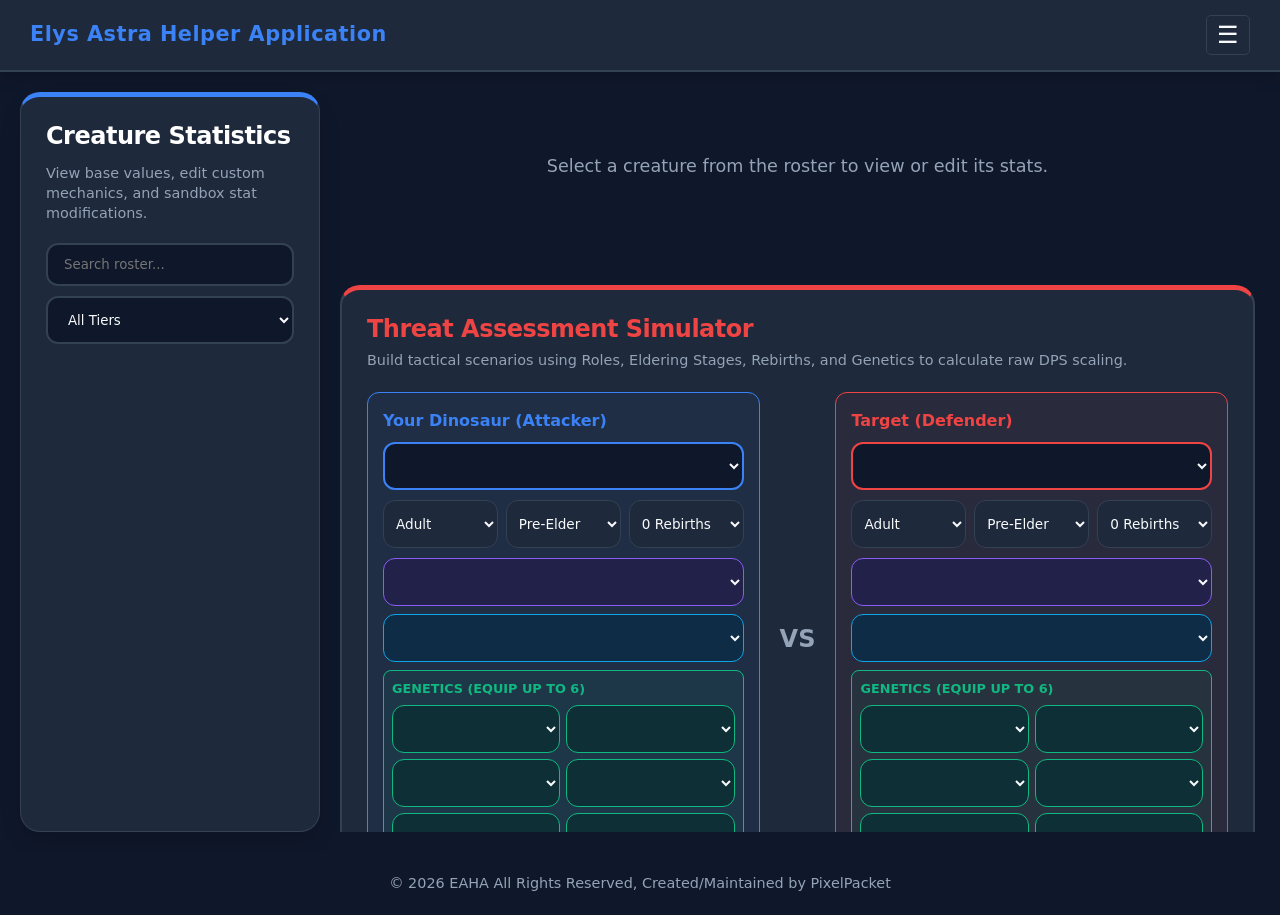
==== commit 3cf078fd: "Update about.html" ====
--- a/about.html
+++ b/about.html
@@ -137,6 +137,14 @@
 
       </div>
 
+      <div id="packTelemetryCard" class="card" style="border-top: 5px solid var(--success); box-shadow: none; border-left: 2px solid var(--border); border-right: 2px solid var(--border); border-bottom: 2px solid var(--border); margin-top: 25px; display: none;">
+          <h2 style="color: var(--success); margin-bottom: 5px;">Live Pack Telemetry</h2>
+          <p class="muted" style="margin-bottom: 20px; font-size: 0.9em;">Real-time vitals, combat weights, and active mutations of your connected pack mates.</p>
+          
+          <div id="packTelemetryGrid" style="display: grid; grid-template-columns: repeat(auto-fill, minmax(220px, 1fr)); gap: 15px;">
+              </div>
+      </div>
+
       <div class="card" style="border-top: 5px solid var(--danger); box-shadow: none; border-left: 2px solid var(--border); border-right: 2px solid var(--border); border-bottom: 2px solid var(--border); margin-top: 25px;">
         <h2 style="color: var(--danger); margin-bottom: 5px;">Threat Assessment Simulator</h2>
         <p class="muted" style="margin-bottom: 20px; font-size: 0.9em;">Build tactical scenarios using Roles, Eldering Stages, Rebirths, and Genetics to calculate raw DPS scaling.</p>
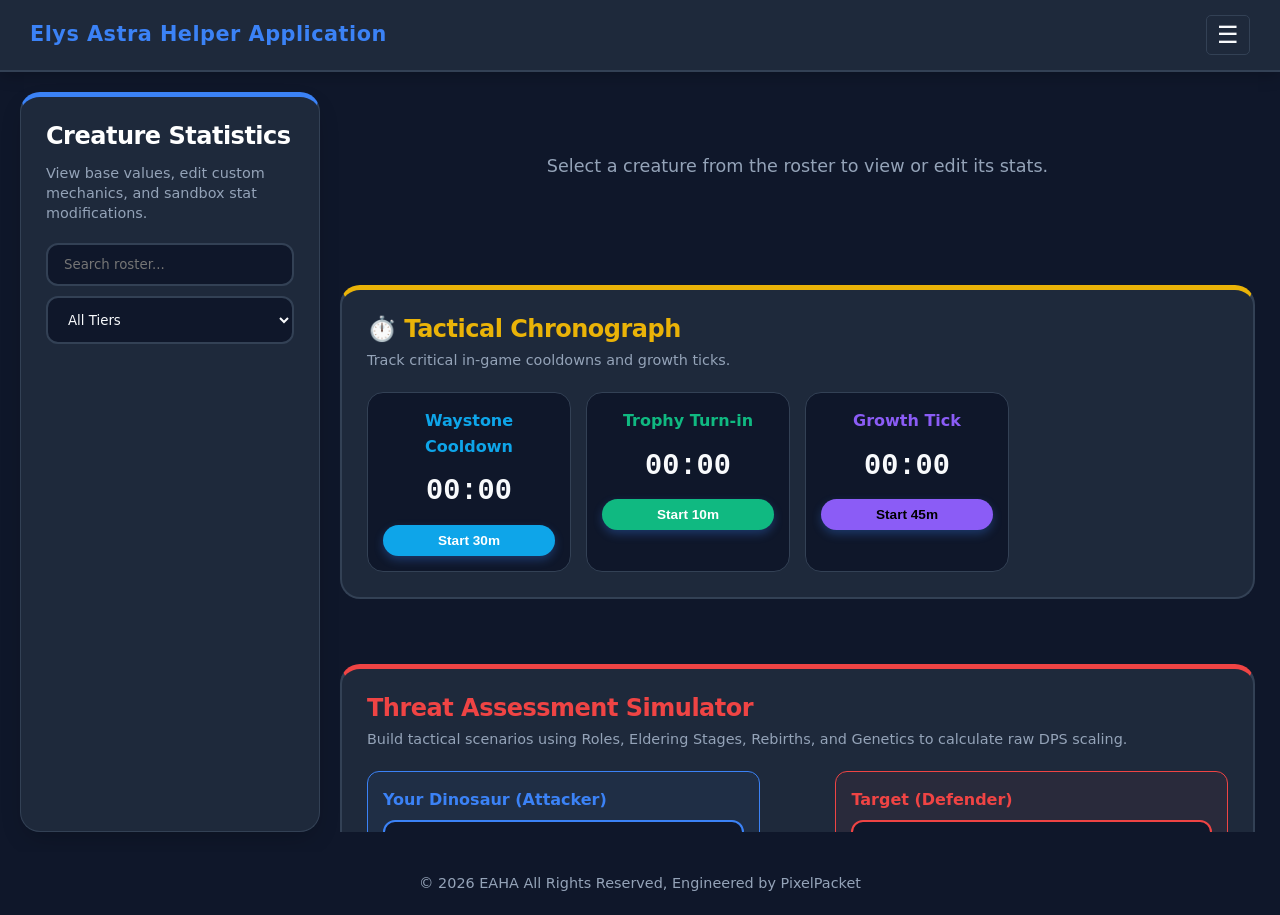
==== commit 71c6e67d: "Update about.html" ====
--- a/about.html
+++ b/about.html
@@ -40,8 +40,7 @@
         </select>
       </div>
       
-      <div class="preset-list" id="statCreatureList" style="display: flex; flex-direction: column; gap: 8px;">
-        </div>
+      <div class="preset-list" id="statCreatureList" style="display: flex; flex-direction: column; gap: 8px;"></div>
     </aside>
 
     <section class="editor-pane scrollable" style="flex: 2;">
@@ -71,13 +70,11 @@
 
         <div id="statView">
           <h3 style="color: var(--primary); margin-bottom: 15px;">Base Mechanics</h3>
-          <div id="baseStatsGrid" style="display: grid; grid-template-columns: repeat(auto-fill, minmax(150px, 1fr)); gap: 15px; margin-bottom: 30px;">
-            </div>
+          <div id="baseStatsGrid" style="display: grid; grid-template-columns: repeat(auto-fill, minmax(150px, 1fr)); gap: 15px; margin-bottom: 30px;"></div>
 
           <div id="customStatsWrapper" class="is-hidden">
             <h3 style="color: var(--primary); margin-bottom: 15px;">Custom Server Variables</h3>
-            <div id="customStatsGrid" style="display: grid; grid-template-columns: repeat(auto-fill, minmax(180px, 1fr)); gap: 15px; margin-bottom: 30px;">
-              </div>
+            <div id="customStatsGrid" style="display: grid; grid-template-columns: repeat(auto-fill, minmax(180px, 1fr)); gap: 15px; margin-bottom: 30px;"></div>
           </div>
         </div>
 
@@ -97,15 +94,14 @@
             <h3 style="color: var(--primary); margin: 0;">Edit Custom Variables</h3>
             <button class="btn btn-sm" id="addEditCustomStatBtn">+ Add Custom Stat</button>
           </div>
-          <div id="editCustomStatsContainer" style="margin-bottom: 25px;">
-             </div>
+          <div id="editCustomStatsContainer" style="margin-bottom: 25px;"></div>
 
           <button class="btn full-width" id="saveStatsBtn" style="padding: 15px; font-size: 1.1em;">Save Stat Changes</button>
         </div>
 
         <div class="card" style="margin-top: 30px; border-top: 5px solid var(--info); box-shadow: none; border-left: 1px solid var(--border); border-right: 1px solid var(--border); border-bottom: 1px solid var(--border);">
           <h3 style="color: var(--info); margin-bottom: 10px;">Sandbox Stat Calculator</h3>
-          <p class="muted" style="margin-bottom: 20px; font-size: 0.9em;">Safely test percentage buffs or debuffs across all 5 growth stages without permanently altering the database.</p>
+          <p class="muted" style="margin-bottom: 20px; font-size: 0.9em;">Safely test percentage buffs or debuffs across all 5 growth stages.</p>
           
           <div style="display: flex; gap: 15px; align-items: center; flex-wrap: wrap; margin-bottom: 20px;">
             <select id="calcTargetStat" style="flex: 1; min-width: 150px; cursor: pointer; font-weight: bold;">
@@ -137,12 +133,35 @@
 
       </div>
 
+      <div class="card" style="border-top: 5px solid #eab308; margin-top: 25px; box-shadow: none; border-left: 2px solid var(--border); border-right: 2px solid var(--border); border-bottom: 2px solid var(--border);">
+        <h2 style="color: #eab308; margin-bottom: 5px;">⏱️ Tactical Chronograph</h2>
+        <p class="muted" style="margin-bottom: 20px; font-size: 0.9em;">Track critical in-game cooldowns and growth ticks.</p>
+        
+        <div style="display: grid; grid-template-columns: repeat(auto-fill, minmax(200px, 1fr)); gap: 15px;">
+            <div class="stat-card" style="background: var(--bg); border: 1px solid var(--border); text-align: center;">
+                <strong style="color: var(--info);">Waystone Cooldown</strong>
+                <div id="timerWaystone" style="font-size: 2.2em; font-weight: 900; color: var(--text); margin: 10px 0; font-family: monospace;">00:00</div>
+                <button class="btn btn-sm" onclick="window.EAHA_StartTimer('timerWaystone', 1800)" style="background: var(--info); width: 100%;">Start 30m</button>
+            </div>
+            <div class="stat-card" style="background: var(--bg); border: 1px solid var(--border); text-align: center;">
+                <strong style="color: var(--success);">Trophy Turn-in</strong>
+                <div id="timerTrophy" style="font-size: 2.2em; font-weight: 900; color: var(--text); margin: 10px 0; font-family: monospace;">00:00</div>
+                <button class="btn btn-sm" onclick="window.EAHA_StartTimer('timerTrophy', 600)" style="background: var(--success); width: 100%;">Start 10m</button>
+            </div>
+            <div class="stat-card" style="background: var(--bg); border: 1px solid var(--border); text-align: center;">
+                <strong style="color: var(--accent);">Growth Tick</strong>
+                <div id="timerGrowth" style="font-size: 2.2em; font-weight: 900; color: var(--text); margin: 10px 0; font-family: monospace;">00:00</div>
+                <button class="btn btn-sm" onclick="window.EAHA_StartTimer('timerGrowth', 2700)" style="background: var(--accent); color: #000; width: 100%;">Start 45m</button>
+            </div>
+        </div>
+      </div>
+
       <div id="packTelemetryCard" class="card" style="border-top: 5px solid var(--success); box-shadow: none; border-left: 2px solid var(--border); border-right: 2px solid var(--border); border-bottom: 2px solid var(--border); margin-top: 25px; display: none;">
           <h2 style="color: var(--success); margin-bottom: 5px;">Live Pack Telemetry</h2>
           <p class="muted" style="margin-bottom: 20px; font-size: 0.9em;">Real-time vitals, combat weights, and active mutations of your connected pack mates.</p>
           
           <div id="packTelemetryGrid" style="display: grid; grid-template-columns: repeat(auto-fill, minmax(220px, 1fr)); gap: 15px;">
-              </div>
+          </div>
       </div>
 
       <div class="card" style="border-top: 5px solid var(--danger); box-shadow: none; border-left: 2px solid var(--border); border-right: 2px solid var(--border); border-bottom: 2px solid var(--border); margin-top: 25px;">
@@ -251,11 +270,8 @@
         </div>
 
         <div style="display: grid; grid-template-columns: repeat(auto-fit, minmax(250px, 1fr)); gap: 20px; margin-bottom: 20px;">
-          <div id="simOutputA" class="stat-card" style="background: color-mix(in srgb, var(--primary) 10%, var(--bg)); border: 1px solid var(--primary); text-align: left;">
-            </div>
-          
-          <div id="simOutputB" class="stat-card" style="background: color-mix(in srgb, var(--danger) 10%, var(--bg)); border: 1px solid var(--danger); text-align: left;">
-             </div>
+          <div id="simOutputA" class="stat-card" style="background: color-mix(in srgb, var(--primary) 10%, var(--bg)); border: 1px solid var(--primary); text-align: left;"></div>
+          <div id="simOutputB" class="stat-card" style="background: color-mix(in srgb, var(--danger) 10%, var(--bg)); border: 1px solid var(--danger); text-align: left;"></div>
         </div>
 
         <div style="display: flex; flex-direction: column; gap: 10px; background: var(--bg-alt); padding: 15px; border-radius: 12px; border: 1px solid var(--border); font-size: 0.95em; font-weight: 600;">
@@ -268,7 +284,7 @@
     </section>
   </main>
 
-  <footer style="text-align: center; padding: 20px; color: var(--muted); font-size: 0.9em;">© 2026 EAHA All Rights Reserved, Created/Maintained by PixelPacket</footer>
+  <footer style="text-align: center; padding: 20px; color: var(--muted); font-size: 0.9em;">© 2026 EAHA All Rights Reserved, Engineered by PixelPacket</footer>
   <div id="toast" class="toast" role="status" aria-live="polite"></div>
   
   <script type="module" src="data-store.js"></script>
@@ -277,12 +293,8 @@
   <script type="module">
     import { auth } from './data-store.js';
     import { onAuthStateChanged } from "https://www.gstatic.com/firebasejs/10.8.0/firebase-auth.js";
-    
-    // The Security Guard
     onAuthStateChanged(auth, (user) => {
-      if (!user) {
-        window.location.replace("login.html");
-      }
+      if (!user) window.location.replace("login.html");
     });
   </script>
 </html>
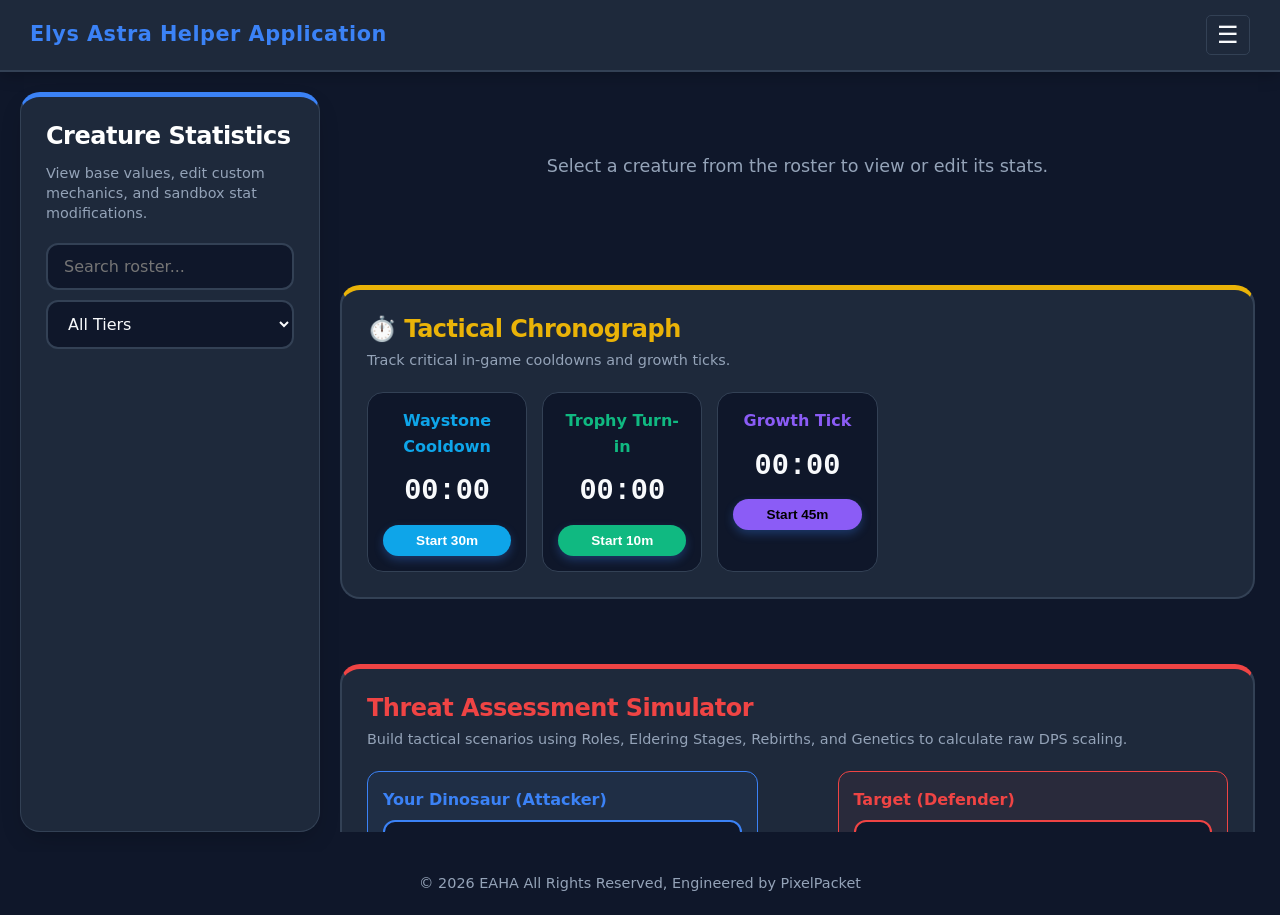
==== commit f9e4cd1b: "Update about.html" ====
--- a/about.html
+++ b/about.html
@@ -4,6 +4,7 @@
   <meta charset="UTF-8">
   <title>EAHA | Statistics & Threat Assessment</title>
   <meta name="viewport" content="width=device-width, initial-scale=1">
+  <meta name="mobile-web-app-capable" content="yes">
   <link rel="icon" type="image/svg+xml" href="favicon.svg">
   <link rel="stylesheet" href="style.css">
 </head>
@@ -51,17 +52,17 @@
 
       <div id="statContent" class="is-hidden">
         
-        <div style="display: flex; gap: 20px; align-items: center; margin-bottom: 20px; padding-bottom: 20px; border-bottom: 2px solid var(--border);">
+        <div style="display: flex; gap: 20px; align-items: center; margin-bottom: 20px; padding-bottom: 20px; border-bottom: 2px solid var(--border); flex-wrap: wrap;">
           <img id="statCreatureImage" src="" alt="Profile" style="width: 80px; height: 80px; border-radius: 12px; object-fit: cover; border: 2px solid var(--primary); display: none;">
-          <div style="flex: 1;">
-            <div style="display: flex; justify-content: space-between; align-items: flex-start;">
+          <div style="flex: 1; min-width: 250px;">
+            <div style="display: flex; justify-content: space-between; align-items: flex-start; flex-wrap: wrap; gap: 10px;">
               <h2 id="statCreatureName" style="margin: 0 0 10px 0; font-size: 2em; color: var(--text);">Name</h2>
-              <div class="mode-toggle">
+              <div class="mode-toggle" style="margin-top: 0; margin-bottom: 10px;">
                 <button class="btn active" data-mode="view">View Stats</button>
                 <button class="btn-ghost" data-mode="edit">Edit Variables</button>
               </div>
             </div>
-            <div style="display: flex; gap: 10px;">
+            <div style="display: flex; gap: 10px; flex-wrap: wrap;">
               <span id="statCreatureTier" style="background: var(--bg-alt); padding: 5px 12px; border-radius: 50px; font-size: 0.85em; font-weight: 600;">Tier</span>
               <span id="statCreatureGroup" style="background: var(--bg-alt); padding: 5px 12px; border-radius: 50px; font-size: 0.85em; font-weight: 600;">Group</span>
             </div>
@@ -70,18 +71,18 @@
 
         <div id="statView">
           <h3 style="color: var(--primary); margin-bottom: 15px;">Base Mechanics</h3>
-          <div id="baseStatsGrid" style="display: grid; grid-template-columns: repeat(auto-fill, minmax(150px, 1fr)); gap: 15px; margin-bottom: 30px;"></div>
+          <div id="baseStatsGrid" style="display: grid; grid-template-columns: repeat(auto-fill, minmax(140px, 1fr)); gap: 15px; margin-bottom: 30px;"></div>
 
           <div id="customStatsWrapper" class="is-hidden">
             <h3 style="color: var(--primary); margin-bottom: 15px;">Custom Server Variables</h3>
-            <div id="customStatsGrid" style="display: grid; grid-template-columns: repeat(auto-fill, minmax(180px, 1fr)); gap: 15px; margin-bottom: 30px;"></div>
+            <div id="customStatsGrid" style="display: grid; grid-template-columns: repeat(auto-fill, minmax(150px, 1fr)); gap: 15px; margin-bottom: 30px;"></div>
           </div>
         </div>
 
         <div id="statEdit" class="is-hidden">
           <h3 style="color: var(--primary); margin-bottom: 15px;">Edit Base Mechanics (5-Stage Arrays)</h3>
           <p class="muted" style="margin-bottom: 15px; font-size: 0.85em;">Separate growth stages with commas (e.g., 100, 200, 300, 400, 500).</p>
-          <div class="form-grid" style="grid-template-columns: 1fr 1fr 1fr; margin-bottom: 30px;">
+          <div class="form-grid" style="grid-template-columns: repeat(auto-fit, minmax(200px, 1fr)); margin-bottom: 30px;">
             <label class="field"><span>Health</span><input type="text" id="editStatHealth"></label>
             <label class="field"><span>Combat Weight</span><input type="text" id="editStatWeight"></label>
             <label class="field"><span>Armor</span><input type="text" id="editStatArmor"></label>
@@ -90,7 +91,7 @@
             <label class="field"><span>Speed</span><input type="text" id="editStatSpeed"></label>
           </div>
 
-          <div style="display: flex; justify-content: space-between; align-items: center; border-bottom: 1px solid var(--border); padding-bottom: 10px; margin-bottom: 15px;">
+          <div style="display: flex; justify-content: space-between; align-items: center; border-bottom: 1px solid var(--border); padding-bottom: 10px; margin-bottom: 15px; flex-wrap: wrap; gap: 10px;">
             <h3 style="color: var(--primary); margin: 0;">Edit Custom Variables</h3>
             <button class="btn btn-sm" id="addEditCustomStatBtn">+ Add Custom Stat</button>
           </div>
@@ -112,22 +113,24 @@
               <option value="speed">Speed</option>
             </select>
             
-            <div style="display: flex; align-items: center; gap: 10px;">
+            <div style="display: flex; align-items: center; gap: 10px; flex: 1; min-width: 120px; justify-content: center;">
               <span style="font-size: 1.2em; font-weight: bold;">±</span>
               <input type="number" id="calcModifier" placeholder="%" style="width: 100px; text-align: center; font-weight: bold;">
               <span style="font-weight: bold; color: var(--muted);">%</span>
             </div>
             
-            <button class="btn" id="applyCalcBtn" style="background: var(--info); border-color: var(--info);">Calculate</button>
-            <button class="btn btn-ghost" id="resetCalcBtn">Reset</button>
-          </div>
-
-          <div style="background: var(--bg-alt); padding: 20px; border-radius: 12px; border: 1px solid var(--border); display: flex; justify-content: space-between; align-items: center;">
+            <div style="display: flex; gap: 10px; flex: 1; min-width: 200px;">
+              <button class="btn" id="applyCalcBtn" style="background: var(--info); border-color: var(--info); flex: 1;">Calculate</button>
+              <button class="btn btn-ghost" id="resetCalcBtn" style="flex: 1;">Reset</button>
+            </div>
+          </div>
+
+          <div style="background: var(--bg-alt); padding: 20px; border-radius: 12px; border: 1px solid var(--border); display: flex; justify-content: space-between; align-items: center; flex-wrap: wrap; gap: 15px;">
             <div style="display: flex; flex-direction: column;">
               <strong style="color: var(--muted); font-size: 0.85em; text-transform: uppercase;">Modified Matrix Result</strong>
               <span id="calcFormulaDisplay" class="muted" style="font-size: 0.9em; margin-top: 4px;">Select a stat and apply a percentage modifier.</span>
             </div>
-            <div id="calcResultDisplay" style="font-size: 2em; font-weight: 900; color: var(--text);">---</div>
+            <div id="calcResultDisplay" style="font-size: 1.8em; font-weight: 900; color: var(--text); word-break: break-all;">---</div>
           </div>
         </div>
 
@@ -137,7 +140,7 @@
         <h2 style="color: #eab308; margin-bottom: 5px;">⏱️ Tactical Chronograph</h2>
         <p class="muted" style="margin-bottom: 20px; font-size: 0.9em;">Track critical in-game cooldowns and growth ticks.</p>
         
-        <div style="display: grid; grid-template-columns: repeat(auto-fill, minmax(200px, 1fr)); gap: 15px;">
+        <div style="display: grid; grid-template-columns: repeat(auto-fill, minmax(150px, 1fr)); gap: 15px;">
             <div class="stat-card" style="background: var(--bg); border: 1px solid var(--border); text-align: center;">
                 <strong style="color: var(--info);">Waystone Cooldown</strong>
                 <div id="timerWaystone" style="font-size: 2.2em; font-weight: 900; color: var(--text); margin: 10px 0; font-family: monospace;">00:00</div>
@@ -160,7 +163,7 @@
           <h2 style="color: var(--success); margin-bottom: 5px;">Live Pack Telemetry</h2>
           <p class="muted" style="margin-bottom: 20px; font-size: 0.9em;">Real-time vitals, combat weights, and active mutations of your connected pack mates.</p>
           
-          <div id="packTelemetryGrid" style="display: grid; grid-template-columns: repeat(auto-fill, minmax(220px, 1fr)); gap: 15px;">
+          <div id="packTelemetryGrid" style="display: grid; grid-template-columns: repeat(auto-fill, minmax(200px, 1fr)); gap: 15px;">
           </div>
       </div>
 
@@ -174,7 +177,7 @@
             <label style="display: block; font-weight: bold; margin-bottom: 8px; color: var(--primary);">Your Dinosaur (Attacker)</label>
             <select id="fighterASelect" class="full-width" style="font-size: 1.1em; cursor: pointer; padding: 10px; border: 2px solid var(--primary); margin-bottom: 10px;"></select>
             
-            <div style="display: grid; grid-template-columns: repeat(3, 1fr); gap: 8px; margin-bottom: 10px;">
+            <div style="display: grid; grid-template-columns: repeat(auto-fit, minmax(100px, 1fr)); gap: 8px; margin-bottom: 10px;">
               <select id="fighterAStage" style="font-size: 0.85em; cursor: pointer; padding: 8px; border: 1px solid var(--border); background: var(--bg-alt);">
                 <option value="4" selected>Adult</option>
                 <option value="3">Sub-Adult</option>
@@ -203,7 +206,7 @@
               
               <div style="border: 1px solid var(--success); border-radius: 8px; padding: 8px; background: color-mix(in srgb, var(--success) 5%, transparent);">
                 <label style="display: block; font-size: 0.8em; color: var(--success); margin-bottom: 6px; font-weight: bold; text-transform: uppercase;">Genetics (Equip up to 6)</label>
-                <div style="display: grid; grid-template-columns: 1fr 1fr; gap: 6px;">
+                <div style="display: grid; grid-template-columns: repeat(auto-fit, minmax(120px, 1fr)); gap: 6px;">
                   <select class="fighterAGeneticSelect" style="font-size: 0.85em; cursor: pointer; padding: 6px; background: color-mix(in srgb, var(--success) 15%, var(--bg)); border: 1px solid var(--success); color: var(--text);"></select>
                   <select class="fighterAGeneticSelect" style="font-size: 0.85em; cursor: pointer; padding: 6px; background: color-mix(in srgb, var(--success) 15%, var(--bg)); border: 1px solid var(--success); color: var(--text);"></select>
                   <select class="fighterAGeneticSelect" style="font-size: 0.85em; cursor: pointer; padding: 6px; background: color-mix(in srgb, var(--success) 15%, var(--bg)); border: 1px solid var(--success); color: var(--text);"></select>
@@ -215,7 +218,7 @@
             </div>
           </div>
           
-          <div style="display: flex; align-items: center; justify-content: center; font-size: 1.5em; font-weight: 800; color: var(--muted); padding: 20px 0;">
+          <div style="display: flex; align-items: center; justify-content: center; font-size: 1.5em; font-weight: 800; color: var(--muted); padding: 10px 0; width: 100%; max-width: 40px; margin: auto;">
             VS
           </div>
 
@@ -223,7 +226,7 @@
             <label style="display: block; font-weight: bold; margin-bottom: 8px; color: var(--danger);">Target (Defender)</label>
             <select id="fighterBSelect" class="full-width" style="font-size: 1.1em; cursor: pointer; padding: 10px; border: 2px solid var(--danger); margin-bottom: 10px;"></select>
             
-            <div style="display: grid; grid-template-columns: repeat(3, 1fr); gap: 8px; margin-bottom: 10px;">
+            <div style="display: grid; grid-template-columns: repeat(auto-fit, minmax(100px, 1fr)); gap: 8px; margin-bottom: 10px;">
               <select id="fighterBStage" style="font-size: 0.85em; cursor: pointer; padding: 8px; border: 1px solid var(--border); background: var(--bg-alt);">
                 <option value="4" selected>Adult</option>
                 <option value="3">Sub-Adult</option>
@@ -252,7 +255,7 @@
               
               <div style="border: 1px solid var(--success); border-radius: 8px; padding: 8px; background: color-mix(in srgb, var(--success) 5%, transparent);">
                 <label style="display: block; font-size: 0.8em; color: var(--success); margin-bottom: 6px; font-weight: bold; text-transform: uppercase;">Genetics (Equip up to 6)</label>
-                <div style="display: grid; grid-template-columns: 1fr 1fr; gap: 6px;">
+                <div style="display: grid; grid-template-columns: repeat(auto-fit, minmax(120px, 1fr)); gap: 6px;">
                   <select class="fighterBGeneticSelect" style="font-size: 0.85em; cursor: pointer; padding: 6px; background: color-mix(in srgb, var(--success) 15%, var(--bg)); border: 1px solid var(--success); color: var(--text);"></select>
                   <select class="fighterBGeneticSelect" style="font-size: 0.85em; cursor: pointer; padding: 6px; background: color-mix(in srgb, var(--success) 15%, var(--bg)); border: 1px solid var(--success); color: var(--text);"></select>
                   <select class="fighterBGeneticSelect" style="font-size: 0.85em; cursor: pointer; padding: 6px; background: color-mix(in srgb, var(--success) 15%, var(--bg)); border: 1px solid var(--success); color: var(--text);"></select>
@@ -270,8 +273,8 @@
         </div>
 
         <div style="display: grid; grid-template-columns: repeat(auto-fit, minmax(250px, 1fr)); gap: 20px; margin-bottom: 20px;">
-          <div id="simOutputA" class="stat-card" style="background: color-mix(in srgb, var(--primary) 10%, var(--bg)); border: 1px solid var(--primary); text-align: left;"></div>
-          <div id="simOutputB" class="stat-card" style="background: color-mix(in srgb, var(--danger) 10%, var(--bg)); border: 1px solid var(--danger); text-align: left;"></div>
+          <div id="simOutputA" class="stat-card" style="background: color-mix(in srgb, var(--primary) 10%, var(--bg)); border: 1px solid var(--primary); text-align: left; word-break: break-word;"></div>
+          <div id="simOutputB" class="stat-card" style="background: color-mix(in srgb, var(--danger) 10%, var(--bg)); border: 1px solid var(--danger); text-align: left; word-break: break-word;"></div>
         </div>
 
         <div style="display: flex; flex-direction: column; gap: 10px; background: var(--bg-alt); padding: 15px; border-radius: 12px; border: 1px solid var(--border); font-size: 0.95em; font-weight: 600;">
--- a/style.css
+++ b/style.css
@@ -297,6 +297,7 @@
     letter-spacing: 0.5px; 
 }
 
+/* JARVIS FIX: Prevent zooming on mobile inputs by using 16px font-size minimum */
 input[type="text"], input[type="number"], input[type="email"], input[type="password"], select, textarea {
   width: 100%; 
   padding: 12px 16px; 
@@ -305,6 +306,7 @@
   color: var(--text); 
   border-radius: 12px; 
   font-family: inherit; 
+  font-size: 16px;
   transition: border-color 0.2s, box-shadow 0.2s;
   max-width: 100%;
 }
@@ -537,7 +539,7 @@
 #mapContainer, .map-window { 
     width: 100%; 
     max-width: 100%; 
-    aspect-ratio: 1 / 1; /* JARVIS FIX: Restored perfectly square ratio so map pins do not drift */
+    aspect-ratio: 1 / 1; 
     height: auto; 
     box-sizing: border-box; 
     margin: 0 auto; 
@@ -594,6 +596,48 @@
       width: 100%; 
       flex: 0 0 auto; 
       max-width: 100%; 
+  }
+
+  /* JARVIS FIX: Dashboard Quick Widgets Mobile Clamp */
+  #dashboardWidgetGrid {
+      grid-template-columns: 1fr !important; 
+  }
+
+  /* JARVIS FIX: Threat Simulator Mobile Override */
+  .threat-sim-grid {
+      grid-template-columns: 1fr 1fr !important; 
+  }
+
+  .widget-menu {
+      right: 0;
+      left: auto;
+      width: calc(100vw - 40px);
+      max-width: 300px;
+  }
+
+  /* JARVIS FIX: Ensure lineage & tabs scroll horizontally */
+  .lineage-tabs {
+      overflow-x: auto;
+      white-space: nowrap;
+      -webkit-overflow-scrolling: touch;
+      padding-bottom: 5px;
+      margin-bottom: 15px;
+  }
+  
+  .lineage-tab {
+      flex: 0 0 auto;
+  }
+
+  .tree-workspace {
+      overflow-x: auto;
+      -webkit-overflow-scrolling: touch;
+      padding: 20px 10px;
+  }
+
+  .modal-overlay .card {
+      margin: 15px;
+      max-height: 85vh;
+      overflow-y: auto;
   }
   
   .hero { 
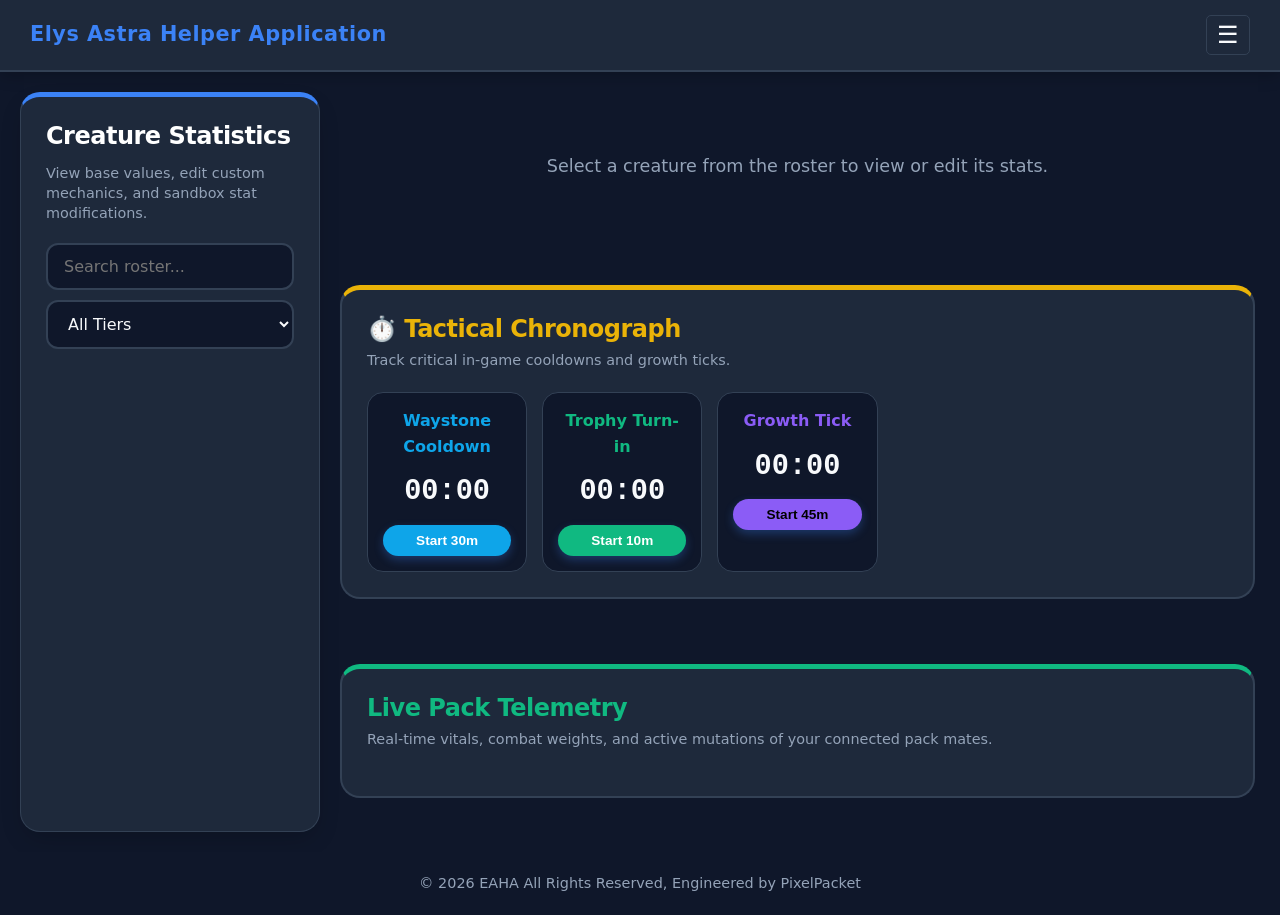
==== commit 38e049d7: "Update about.html" ====
--- a/about.html
+++ b/about.html
@@ -159,7 +159,7 @@
         </div>
       </div>
 
-      <div id="packTelemetryCard" class="card" style="border-top: 5px solid var(--success); box-shadow: none; border-left: 2px solid var(--border); border-right: 2px solid var(--border); border-bottom: 2px solid var(--border); margin-top: 25px; display: none;">
+      <div id="packTelemetryCard" class="card" style="border-top: 5px solid var(--success); box-shadow: none; border-left: 2px solid var(--border); border-right: 2px solid var(--border); border-bottom: 2px solid var(--border); margin-top: 25px;">
           <h2 style="color: var(--success); margin-bottom: 5px;">Live Pack Telemetry</h2>
           <p class="muted" style="margin-bottom: 20px; font-size: 0.9em;">Real-time vitals, combat weights, and active mutations of your connected pack mates.</p>
           
